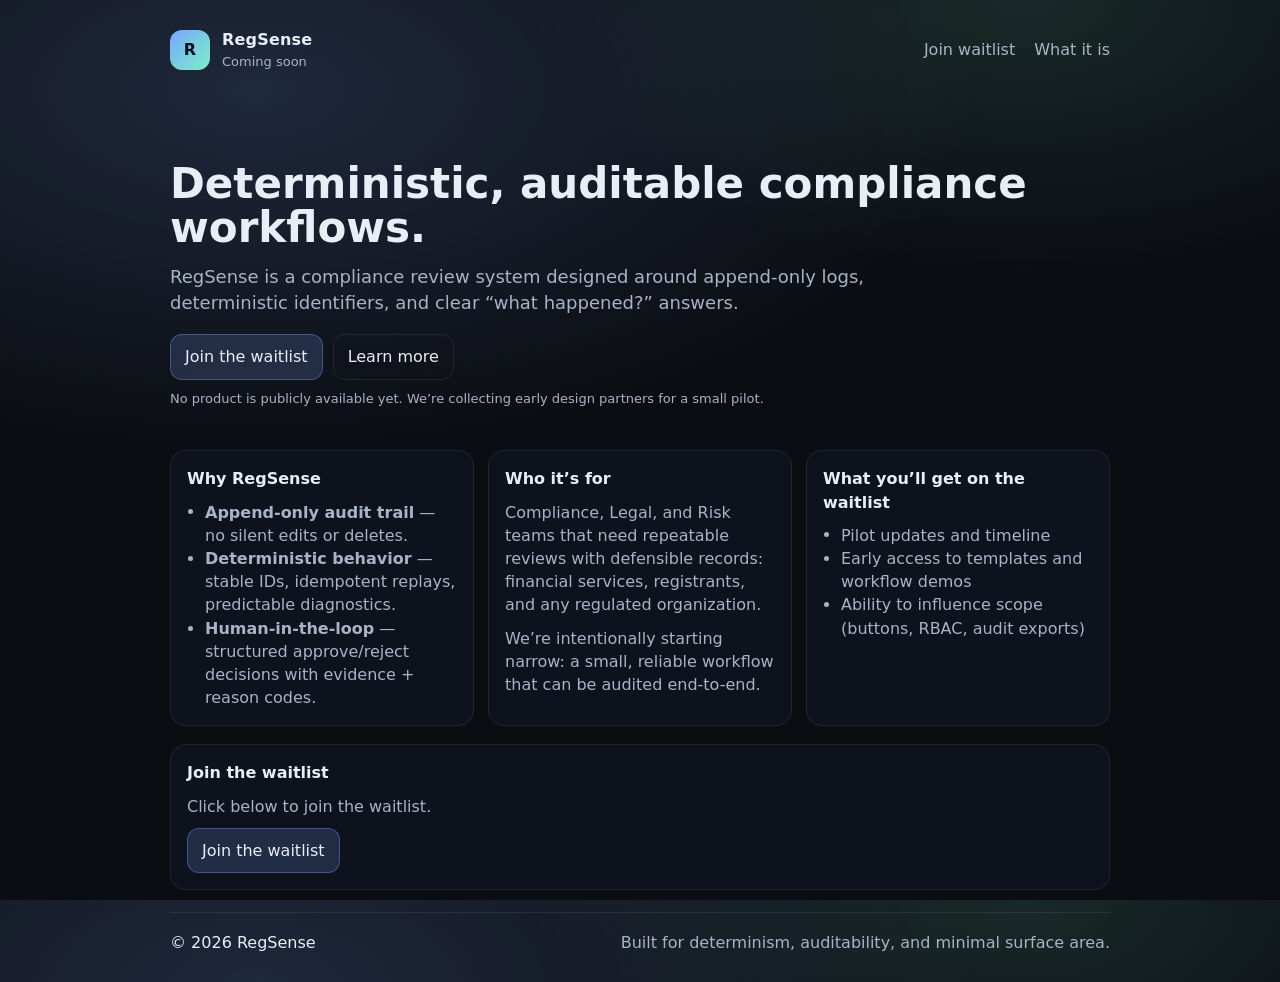
==== index.html @ f09d0ab6 "Add files via upload Add initial landing page" ====
<!doctype html>
<html lang="en">
<head>
  <meta charset="utf-8" />
  <meta name="viewport" content="width=device-width, initial-scale=1" />
  <title>RegSense — Coming Soon</title>
  <meta name="description" content="RegSense is coming soon. Join the waitlist for deterministic, auditable compliance workflows." />
  <link rel="stylesheet" href="styles.css" />
</head>
<body>
  <header class="wrap header">
    <div class="brand">
      <div class="logo" aria-hidden="true">R</div>
      <div>
        <div class="name">RegSense</div>
        <div class="tag">Coming soon</div>
      </div>
    </div>
    <nav class="nav">
      <a href="#waitlist">Join waitlist</a>
      <a href="#about">What it is</a>
    </nav>
  </header>

  <main class="wrap">
    <section class="hero">
      <h1>Deterministic, auditable compliance workflows.</h1>
      <p class="sub">
        RegSense is a compliance review system designed around append-only logs, deterministic identifiers,
        and clear “what happened?” answers.
      </p>

      <div class="cta">
        <a class="btn primary" id="waitlist" href="https://docs.google.com/forms/d/e/1FAIpQLSe22UlWRCknp6ycCyxMubylqg3zphyots8WXBrdAojGvgn7bA/viewform?usp=header" target="_blank" rel="noreferrer">Join the waitlist</a>
        <a class="btn ghost" href="#about">Learn more</a>
      </div>

      <div class="note">
        No product is publicly available yet. We’re collecting early design partners for a small pilot.
      </div>
    </section>

    <section id="about" class="grid">
      <div class="card">
        <h2>Why RegSense</h2>
        <ul>
          <li><strong>Append-only audit trail</strong> — no silent edits or deletes.</li>
          <li><strong>Deterministic behavior</strong> — stable IDs, idempotent replays, predictable diagnostics.</li>
          <li><strong>Human-in-the-loop</strong> — structured approve/reject decisions with evidence + reason codes.</li>
        </ul>
      </div>

      <div class="card">
        <h2>Who it’s for</h2>
        <p>
          Compliance, Legal, and Risk teams that need repeatable reviews with defensible records:
          financial services, registrants, and any regulated organization.
        </p>
        <p class="muted">
          We’re intentionally starting narrow: a small, reliable workflow that can be audited end-to-end.
        </p>
      </div>

      <div class="card">
        <h2>What you’ll get on the waitlist</h2>
        <ul>
          <li>Pilot updates and timeline</li>
          <li>Early access to templates and workflow demos</li>
          <li>Ability to influence scope (buttons, RBAC, audit exports)</li>
        </ul>
      </div>
    </section>

    <section class="card slim">
      <h2>Join the waitlist</h2>
      <p>
        Click below to join the waitlist.
      </p>
      <p>
        <a class="btn primary" href="https://docs.google.com/forms/d/e/1FAIpQLSe22UlWRCknp6ycCyxMubylqg3zphyots8WXBrdAojGvgn7bA/viewform?usp=header" target="_blank" rel="noreferrer">Join the waitlist</a>
      </p>
    </section>

    <footer class="footer">
      <div>© <span id="y"></span> RegSense</div>
      <div class="muted">Built for determinism, auditability, and minimal surface area.</div>
    </footer>
  </main>

  <script>
    document.getElementById('y').textContent = new Date().getFullYear();
  </script>
</body>
</html>
---- styles.css ----
:root{
  --bg:#0b0d12;
  --panel:#111522;
  --text:#e9edf6;
  --muted:#a9b3c7;
  --border:rgba(255,255,255,.08);
  --accent:#79a6ff;
  --accent2:#7bf0c8;
}
*{box-sizing:border-box}
html,body{height:100%}
body{
  margin:0;
  font:16px/1.45 ui-sans-serif, system-ui, -apple-system, Segoe UI, Roboto, Helvetica, Arial;
  color:var(--text);
  background:radial-gradient(1200px 600px at 20% 10%, rgba(121,166,255,.18), transparent 60%),
             radial-gradient(900px 500px at 80% 0%, rgba(123,240,200,.12), transparent 55%),
             var(--bg);
}
.wrap{max-width:980px;margin:0 auto;padding:28px 20px}
.header{display:flex;align-items:center;justify-content:space-between;gap:20px}
.brand{display:flex;align-items:center;gap:12px}
.logo{
  width:40px;height:40px;border-radius:12px;
  display:grid;place-items:center;
  background:linear-gradient(135deg, var(--accent), var(--accent2));
  color:#08101a;font-weight:800;
}
.name{font-weight:800;letter-spacing:.2px}
.tag{color:var(--muted);font-size:13px;margin-top:2px}
.nav a{color:var(--muted);text-decoration:none;margin-left:14px}
.nav a:hover{color:var(--text)}
.hero{padding:34px 0 24px}
.hero h1{font-size:42px;line-height:1.05;margin:0 0 14px}
.sub{max-width:720px;color:var(--muted);font-size:18px;margin:0 0 18px}
.cta{display:flex;flex-wrap:wrap;gap:10px;align-items:center;margin:14px 0 10px}
.btn{
  display:inline-block;
  padding:10px 14px;
  border-radius:12px;
  border:1px solid var(--border);
  text-decoration:none;
  color:var(--text);
}
.btn.primary{background:rgba(121,166,255,.18);border-color:rgba(121,166,255,.35)}
.btn.primary:hover{background:rgba(121,166,255,.26)}
.btn.ghost{background:transparent}
.note{color:var(--muted);font-size:13px}
.grid{display:grid;gap:14px;grid-template-columns:repeat(3, minmax(0,1fr));margin:18px 0}
.card{
  background:rgba(17,21,34,.75);
  border:1px solid var(--border);
  border-radius:16px;
  padding:16px;
  backdrop-filter: blur(8px);
}
.card h2{font-size:16px;margin:0 0 10px}
.card ul{margin:0;padding-left:18px;color:var(--muted)}
.card p{margin:0 0 10px;color:var(--muted)}
.card p:last-child{margin-bottom:0}
.muted{color:var(--muted)}
.slim{margin-top:10px}
.footer{display:flex;justify-content:space-between;gap:12px;align-items:flex-end;margin-top:22px;padding-top:18px;border-top:1px solid var(--border)}
code{background:rgba(255,255,255,.06);padding:2px 6px;border-radius:8px}
@media (max-width:900px){
  .grid{grid-template-columns:1fr}
  .hero h1{font-size:34px}
}
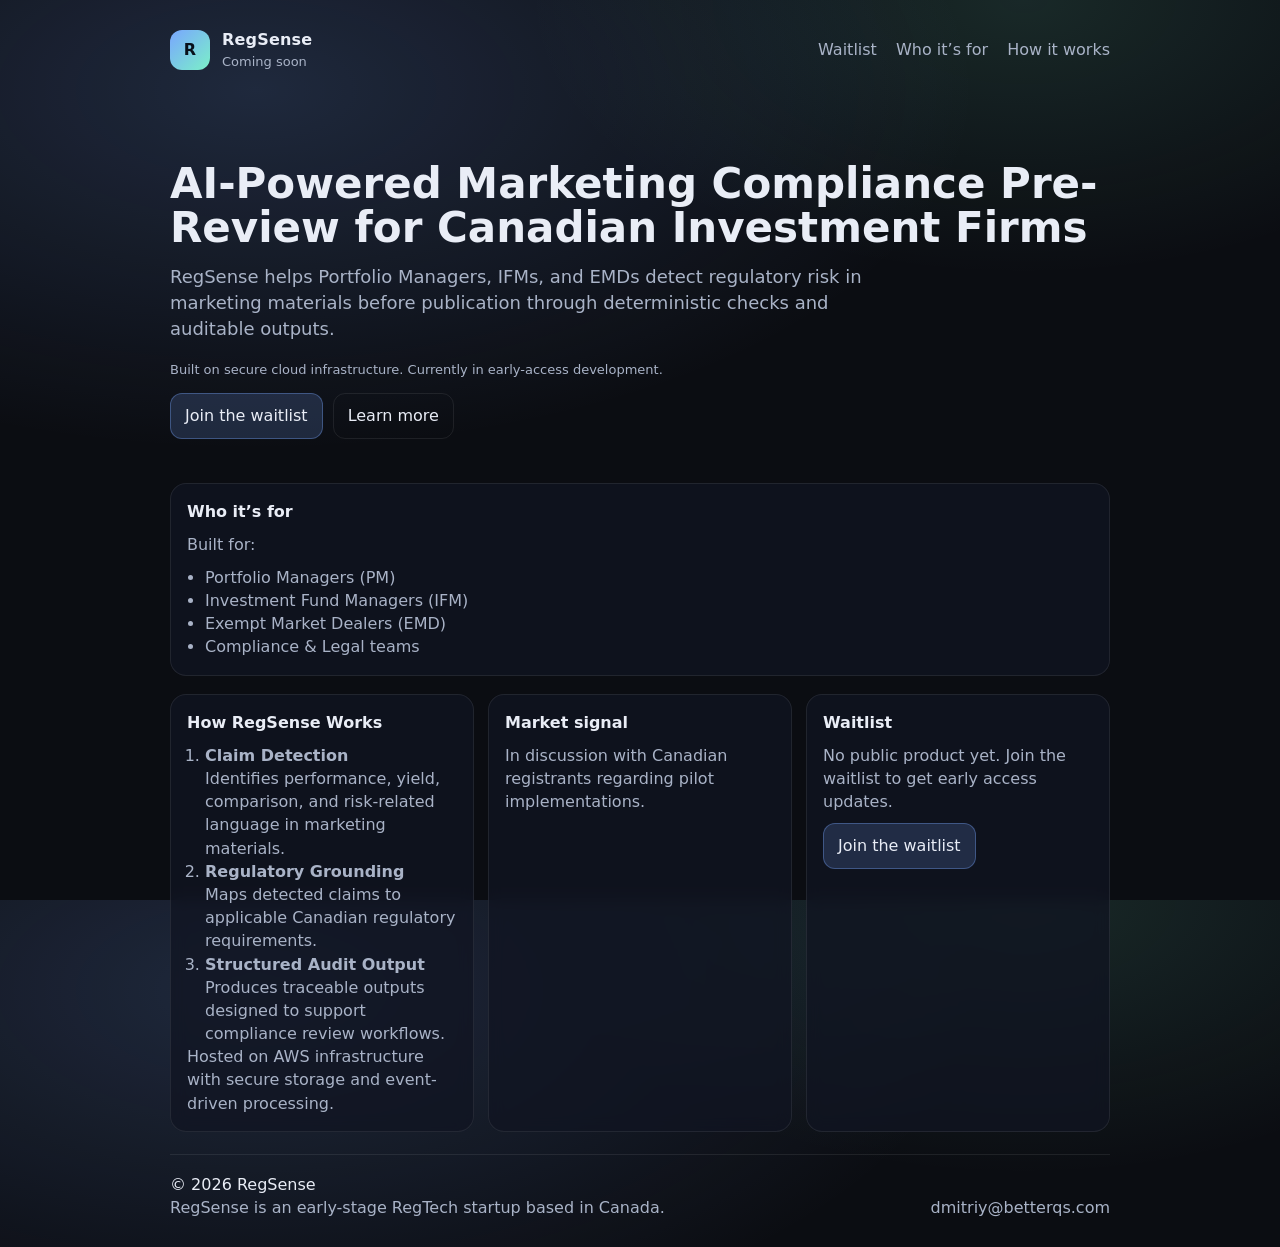
==== commit ecaf6211: "Add files via upload" ====
--- a/index.html
+++ b/index.html
@@ -3,8 +3,8 @@
 <head>
   <meta charset="utf-8" />
   <meta name="viewport" content="width=device-width, initial-scale=1" />
-  <title>RegSense — Coming Soon</title>
-  <meta name="description" content="RegSense is coming soon. Join the waitlist for deterministic, auditable compliance workflows." />
+  <title>RegSense — Marketing Compliance Pre-Review (Coming Soon)</title>
+  <meta name="description" content="AI-powered marketing compliance pre-review for Canadian investment firms. Deterministic checks, regulatory grounding, and auditable outputs. Coming soon—join the waitlist." />
   <link rel="stylesheet" href="styles.css" />
 </head>
 <body>
@@ -17,73 +17,72 @@
       </div>
     </div>
     <nav class="nav">
-      <a href="#waitlist">Join waitlist</a>
-      <a href="#about">What it is</a>
+      <a href="#waitlist">Waitlist</a>
+      <a href="#who">Who it’s for</a>
+      <a href="#how">How it works</a>
     </nav>
   </header>
 
   <main class="wrap">
     <section class="hero">
-      <h1>Deterministic, auditable compliance workflows.</h1>
+      <h1>AI-Powered Marketing Compliance Pre-Review for Canadian Investment Firms</h1>
       <p class="sub">
-        RegSense is a compliance review system designed around append-only logs, deterministic identifiers,
-        and clear “what happened?” answers.
+        RegSense helps Portfolio Managers, IFMs, and EMDs detect regulatory risk in marketing materials before
+        publication through deterministic checks and auditable outputs.
       </p>
+
+      <div class="note">
+        Built on secure cloud infrastructure. Currently in early-access development.
+      </div>
 
       <div class="cta">
         <a class="btn primary" id="waitlist" href="https://docs.google.com/forms/d/e/1FAIpQLSe22UlWRCknp6ycCyxMubylqg3zphyots8WXBrdAojGvgn7bA/viewform?usp=header" target="_blank" rel="noreferrer">Join the waitlist</a>
-        <a class="btn ghost" href="#about">Learn more</a>
-      </div>
-
-      <div class="note">
-        No product is publicly available yet. We’re collecting early design partners for a small pilot.
+        <a class="btn ghost" href="#how">Learn more</a>
       </div>
     </section>
 
-    <section id="about" class="grid">
+    <section id="who" class="card slim">
+      <h2>Who it’s for</h2>
+      <p class="muted">Built for:</p>
+      <ul>
+        <li>Portfolio Managers (PM)</li>
+        <li>Investment Fund Managers (IFM)</li>
+        <li>Exempt Market Dealers (EMD)</li>
+        <li>Compliance &amp; Legal teams</li>
+      </ul>
+    </section>
+
+    <section id="how" class="grid">
       <div class="card">
-        <h2>Why RegSense</h2>
-        <ul>
-          <li><strong>Append-only audit trail</strong> — no silent edits or deletes.</li>
-          <li><strong>Deterministic behavior</strong> — stable IDs, idempotent replays, predictable diagnostics.</li>
-          <li><strong>Human-in-the-loop</strong> — structured approve/reject decisions with evidence + reason codes.</li>
-        </ul>
+        <h2>How RegSense Works</h2>
+        <ol class="muted">
+          <li><strong>Claim Detection</strong><br />Identifies performance, yield, comparison, and risk-related language in marketing materials.</li>
+          <li><strong>Regulatory Grounding</strong><br />Maps detected claims to applicable Canadian regulatory requirements.</li>
+          <li><strong>Structured Audit Output</strong><br />Produces traceable outputs designed to support compliance review workflows.</li>
+        </ol>
+        <p class="muted">Hosted on AWS infrastructure with secure storage and event-driven processing.</p>
       </div>
 
       <div class="card">
-        <h2>Who it’s for</h2>
-        <p>
-          Compliance, Legal, and Risk teams that need repeatable reviews with defensible records:
-          financial services, registrants, and any regulated organization.
-        </p>
-        <p class="muted">
-          We’re intentionally starting narrow: a small, reliable workflow that can be audited end-to-end.
-        </p>
+        <h2>Market signal</h2>
+        <p class="muted">In discussion with Canadian registrants regarding pilot implementations.</p>
       </div>
 
       <div class="card">
-        <h2>What you’ll get on the waitlist</h2>
-        <ul>
-          <li>Pilot updates and timeline</li>
-          <li>Early access to templates and workflow demos</li>
-          <li>Ability to influence scope (buttons, RBAC, audit exports)</li>
-        </ul>
+        <h2>Waitlist</h2>
+        <p class="muted">No public product yet. Join the waitlist to get early access updates.</p>
+        <p>
+          <a class="btn primary" href="https://docs.google.com/forms/d/e/1FAIpQLSe22UlWRCknp6ycCyxMubylqg3zphyots8WXBrdAojGvgn7bA/viewform?usp=header" target="_blank" rel="noreferrer">Join the waitlist</a>
+        </p>
       </div>
     </section>
 
-    <section class="card slim">
-      <h2>Join the waitlist</h2>
-      <p>
-        Click below to join the waitlist.
-      </p>
-      <p>
-        <a class="btn primary" href="https://docs.google.com/forms/d/e/1FAIpQLSe22UlWRCknp6ycCyxMubylqg3zphyots8WXBrdAojGvgn7bA/viewform?usp=header" target="_blank" rel="noreferrer">Join the waitlist</a>
-      </p>
-    </section>
-
     <footer class="footer">
-      <div>© <span id="y"></span> RegSense</div>
-      <div class="muted">Built for determinism, auditability, and minimal surface area.</div>
+      <div>
+        <div>© <span id="y"></span> RegSense</div>
+        <div class="muted">RegSense is an early-stage RegTech startup based in Canada.</div>
+      </div>
+      <div class="muted">dmitriy@betterqs.com</div>
     </footer>
   </main>
 
--- a/styles.css
+++ b/styles.css
@@ -56,6 +56,7 @@
 }
 .card h2{font-size:16px;margin:0 0 10px}
 .card ul{margin:0;padding-left:18px;color:var(--muted)}
+.card ol{margin:0;padding-left:18px;color:var(--muted)}
 .card p{margin:0 0 10px;color:var(--muted)}
 .card p:last-child{margin-bottom:0}
 .muted{color:var(--muted)}
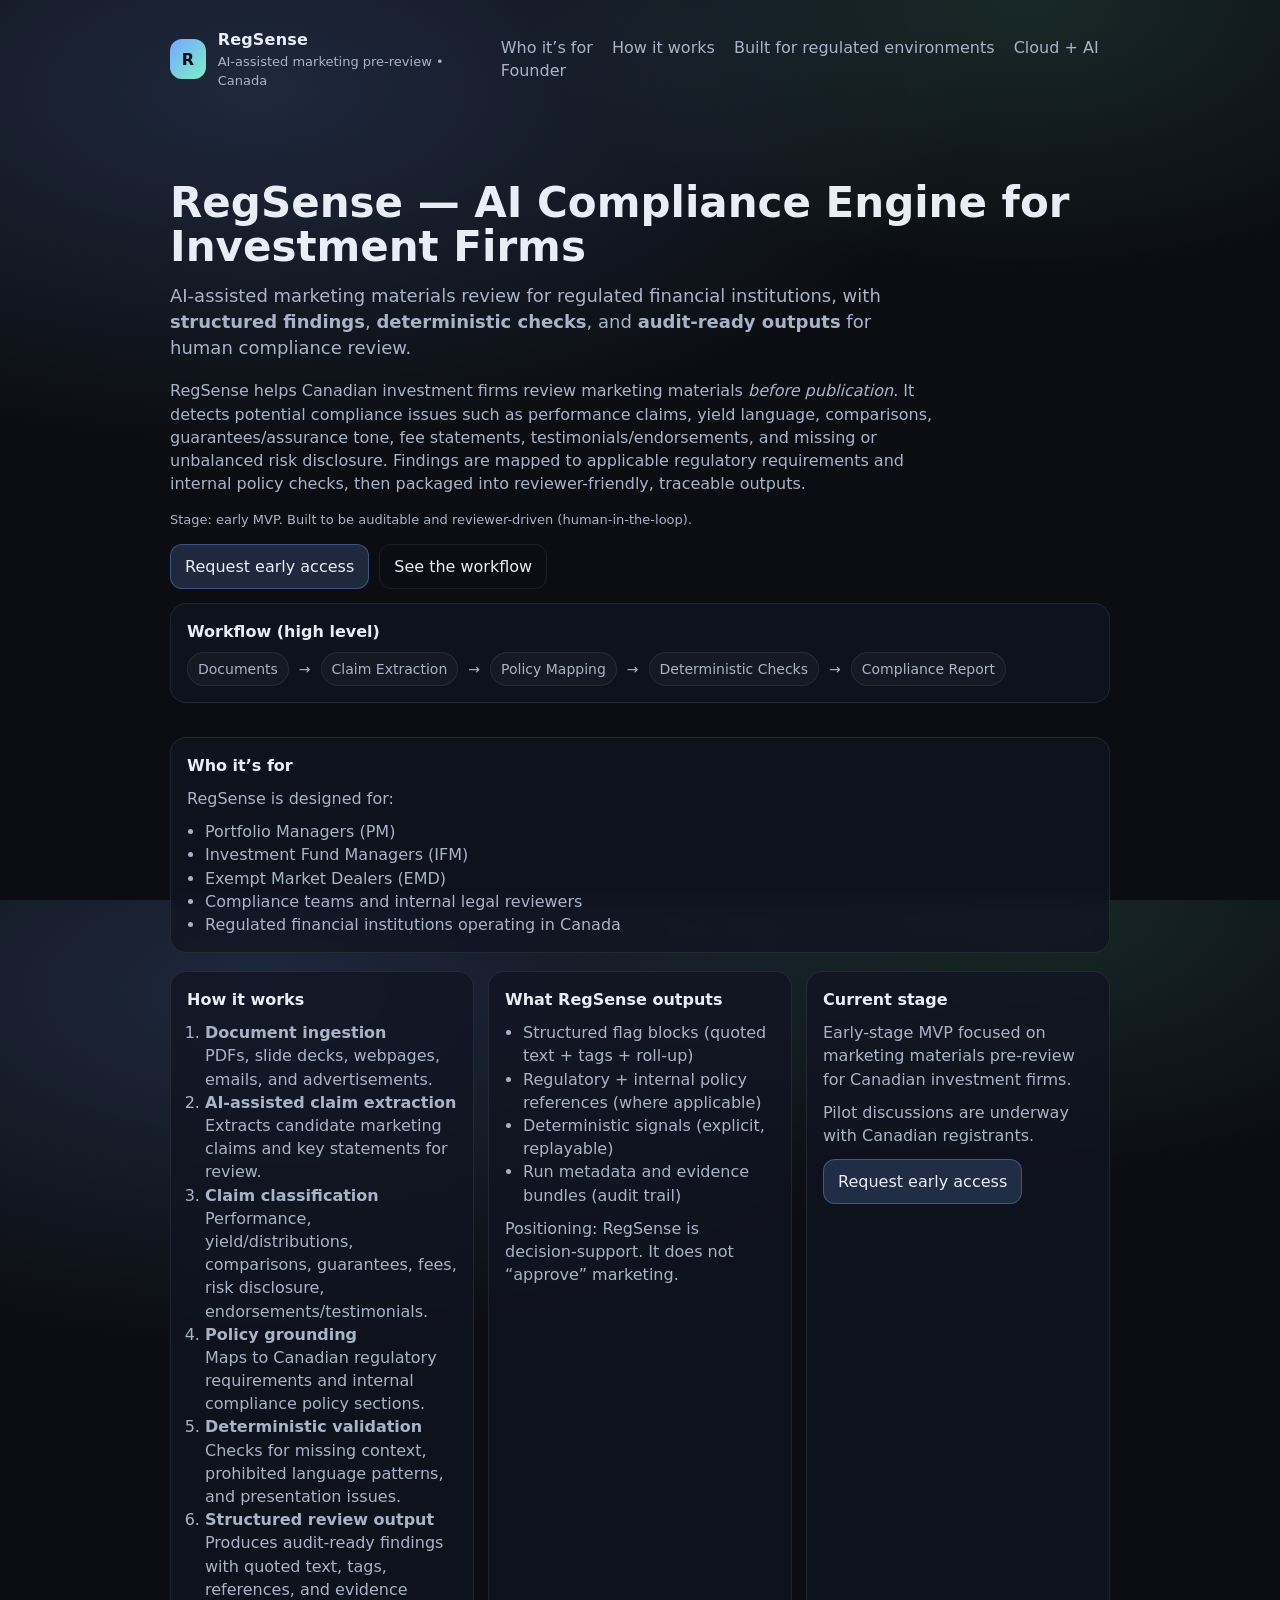
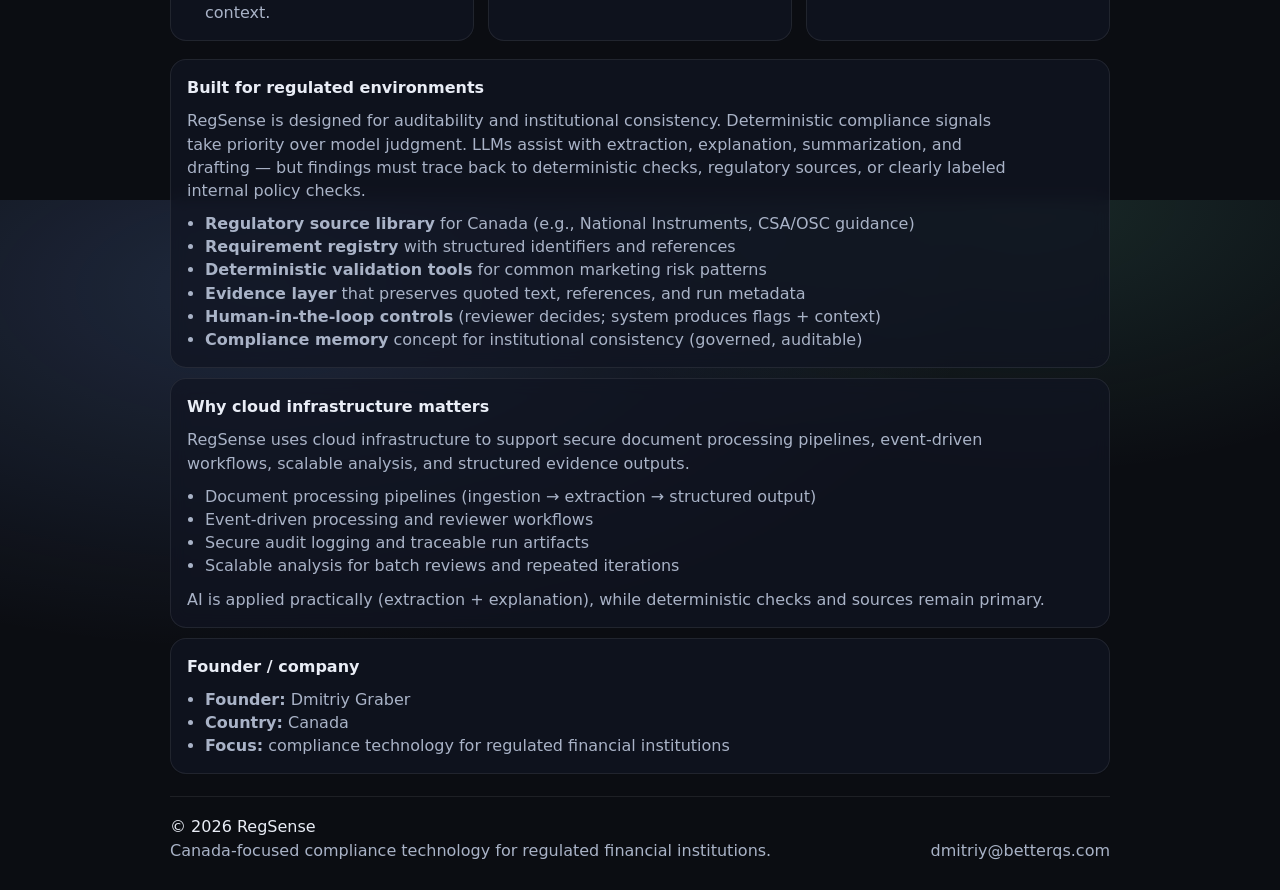
==== commit 7e27d455: "Update homepage for Google for Startups verification (clear product + architecture)" ====
--- a/index.html
+++ b/index.html
@@ -3,8 +3,10 @@
 <head>
   <meta charset="utf-8" />
   <meta name="viewport" content="width=device-width, initial-scale=1" />
-  <title>RegSense — Marketing Compliance Pre-Review (Coming Soon)</title>
-  <meta name="description" content="AI-powered marketing compliance pre-review for Canadian investment firms. Deterministic checks, regulatory grounding, and auditable outputs. Coming soon—join the waitlist." />
+  <title>RegSense — AI Compliance Engine for Investment Firms</title>
+  <meta name="description" content="RegSense is an AI-powered compliance engine for Canadian investment firms. It reviews marketing materials using deterministic checks, regulatory grounding, internal policy mapping, and audit-ready outputs for human compliance review." />
+  <meta property="og:title" content="RegSense — AI Compliance Engine for Investment Firms" />
+  <meta property="og:description" content="AI-assisted marketing materials review for regulated financial institutions, with structured findings, deterministic checks, and audit-ready outputs." />
   <link rel="stylesheet" href="styles.css" />
 </head>
 <body>
@@ -13,74 +15,153 @@
       <div class="logo" aria-hidden="true">R</div>
       <div>
         <div class="name">RegSense</div>
-        <div class="tag">Coming soon</div>
+        <div class="tag">AI-assisted marketing pre-review • Canada</div>
       </div>
     </div>
     <nav class="nav">
-      <a href="#waitlist">Waitlist</a>
       <a href="#who">Who it’s for</a>
       <a href="#how">How it works</a>
+      <a href="#architecture">Built for regulated environments</a>
+      <a href="#cloud">Cloud + AI</a>
+      <a href="#founder">Founder</a>
     </nav>
   </header>
 
   <main class="wrap">
-    <section class="hero">
-      <h1>AI-Powered Marketing Compliance Pre-Review for Canadian Investment Firms</h1>
+    <section class="hero" id="overview">
+      <h1>RegSense — AI Compliance Engine for Investment Firms</h1>
       <p class="sub">
-        RegSense helps Portfolio Managers, IFMs, and EMDs detect regulatory risk in marketing materials before
-        publication through deterministic checks and auditable outputs.
+        AI-assisted marketing materials review for regulated financial institutions, with <strong>structured findings</strong>,
+        <strong>deterministic checks</strong>, and <strong>audit-ready outputs</strong> for human compliance review.
+      </p>
+
+      <p class="muted" style="max-width: 780px;">
+        RegSense helps Canadian investment firms review marketing materials <em>before publication</em>. It detects potential
+        compliance issues such as performance claims, yield language, comparisons, guarantees/assurance tone, fee statements,
+        testimonials/endorsements, and missing or unbalanced risk disclosure. Findings are mapped to applicable regulatory
+        requirements and internal policy checks, then packaged into reviewer-friendly, traceable outputs.
       </p>
 
       <div class="note">
-        Built on secure cloud infrastructure. Currently in early-access development.
+        Stage: early MVP. Built to be auditable and reviewer-driven (human-in-the-loop).
       </div>
 
       <div class="cta">
-        <a class="btn primary" id="waitlist" href="https://docs.google.com/forms/d/e/1FAIpQLSe22UlWRCknp6ycCyxMubylqg3zphyots8WXBrdAojGvgn7bA/viewform?usp=header" target="_blank" rel="noreferrer">Join the waitlist</a>
-        <a class="btn ghost" href="#how">Learn more</a>
+        <a class="btn primary" id="waitlist" href="https://docs.google.com/forms/d/e/1FAIpQLSe22UlWRCknp6ycCyxMubylqg3zphyots8WXBrdAojGvgn7bA/viewform?usp=header" target="_blank" rel="noreferrer">Request early access</a>
+        <a class="btn ghost" href="#how">See the workflow</a>
+      </div>
+
+      <div class="card slim" style="margin-top:14px;">
+        <h2 style="margin-bottom:8px;">Workflow (high level)</h2>
+        <div class="diagram" role="img" aria-label="Documents → Claim Extraction → Policy Mapping → Deterministic Checks → Compliance Report">
+          <span>Documents</span>
+          <span class="arrow">→</span>
+          <span>Claim Extraction</span>
+          <span class="arrow">→</span>
+          <span>Policy Mapping</span>
+          <span class="arrow">→</span>
+          <span>Deterministic Checks</span>
+          <span class="arrow">→</span>
+          <span>Compliance Report</span>
+        </div>
       </div>
     </section>
 
     <section id="who" class="card slim">
       <h2>Who it’s for</h2>
-      <p class="muted">Built for:</p>
+      <p class="muted">RegSense is designed for:</p>
       <ul>
         <li>Portfolio Managers (PM)</li>
         <li>Investment Fund Managers (IFM)</li>
         <li>Exempt Market Dealers (EMD)</li>
-        <li>Compliance &amp; Legal teams</li>
+        <li>Compliance teams and internal legal reviewers</li>
+        <li>Regulated financial institutions operating in Canada</li>
       </ul>
     </section>
 
     <section id="how" class="grid">
       <div class="card">
-        <h2>How RegSense Works</h2>
+        <h2>How it works</h2>
         <ol class="muted">
-          <li><strong>Claim Detection</strong><br />Identifies performance, yield, comparison, and risk-related language in marketing materials.</li>
-          <li><strong>Regulatory Grounding</strong><br />Maps detected claims to applicable Canadian regulatory requirements.</li>
-          <li><strong>Structured Audit Output</strong><br />Produces traceable outputs designed to support compliance review workflows.</li>
+          <li><strong>Document ingestion</strong><br />PDFs, slide decks, webpages, emails, and advertisements.</li>
+          <li><strong>AI-assisted claim extraction</strong><br />Extracts candidate marketing claims and key statements for review.</li>
+          <li><strong>Claim classification</strong><br />Performance, yield/distributions, comparisons, guarantees, fees, risk disclosure, endorsements/testimonials.</li>
+          <li><strong>Policy grounding</strong><br />Maps to Canadian regulatory requirements and internal compliance policy sections.</li>
+          <li><strong>Deterministic validation</strong><br />Checks for missing context, prohibited language patterns, and presentation issues.</li>
+          <li><strong>Structured review output</strong><br />Produces audit-ready findings with quoted text, tags, references, and evidence context.</li>
         </ol>
-        <p class="muted">Hosted on AWS infrastructure with secure storage and event-driven processing.</p>
       </div>
 
       <div class="card">
-        <h2>Market signal</h2>
-        <p class="muted">In discussion with Canadian registrants regarding pilot implementations.</p>
+        <h2>What RegSense outputs</h2>
+        <ul>
+          <li>Structured flag blocks (quoted text + tags + roll-up)</li>
+          <li>Regulatory + internal policy references (where applicable)</li>
+          <li>Deterministic signals (explicit, replayable)</li>
+          <li>Run metadata and evidence bundles (audit trail)</li>
+        </ul>
+        <p class="muted" style="margin-top:10px;">
+          Positioning: RegSense is decision-support. It does not “approve” marketing.
+        </p>
       </div>
 
       <div class="card">
-        <h2>Waitlist</h2>
-        <p class="muted">No public product yet. Join the waitlist to get early access updates.</p>
-        <p>
-          <a class="btn primary" href="https://docs.google.com/forms/d/e/1FAIpQLSe22UlWRCknp6ycCyxMubylqg3zphyots8WXBrdAojGvgn7bA/viewform?usp=header" target="_blank" rel="noreferrer">Join the waitlist</a>
+        <h2>Current stage</h2>
+        <p class="muted">Early-stage MVP focused on marketing materials pre-review for Canadian investment firms.</p>
+        <p class="muted">Pilot discussions are underway with Canadian registrants.</p>
+        <p style="margin-top:12px;">
+          <a class="btn primary" href="https://docs.google.com/forms/d/e/1FAIpQLSe22UlWRCknp6ycCyxMubylqg3zphyots8WXBrdAojGvgn7bA/viewform?usp=header" target="_blank" rel="noreferrer">Request early access</a>
         </p>
       </div>
+    </section>
+
+    <section id="architecture" class="card slim">
+      <h2>Built for regulated environments</h2>
+      <p class="muted" style="max-width: 820px;">
+        RegSense is designed for auditability and institutional consistency. Deterministic compliance signals take priority
+        over model judgment. LLMs assist with extraction, explanation, summarization, and drafting — but findings must trace
+        back to deterministic checks, regulatory sources, or clearly labeled internal policy checks.
+      </p>
+      <ul>
+        <li><strong>Regulatory source library</strong> for Canada (e.g., National Instruments, CSA/OSC guidance)</li>
+        <li><strong>Requirement registry</strong> with structured identifiers and references</li>
+        <li><strong>Deterministic validation tools</strong> for common marketing risk patterns</li>
+        <li><strong>Evidence layer</strong> that preserves quoted text, references, and run metadata</li>
+        <li><strong>Human-in-the-loop controls</strong> (reviewer decides; system produces flags + context)</li>
+        <li><strong>Compliance memory</strong> concept for institutional consistency (governed, auditable)</li>
+      </ul>
+    </section>
+
+    <section id="cloud" class="card slim">
+      <h2>Why cloud infrastructure matters</h2>
+      <p class="muted" style="max-width: 820px;">
+        RegSense uses cloud infrastructure to support secure document processing pipelines, event-driven workflows,
+        scalable analysis, and structured evidence outputs.
+      </p>
+      <ul>
+        <li>Document processing pipelines (ingestion → extraction → structured output)</li>
+        <li>Event-driven processing and reviewer workflows</li>
+        <li>Secure audit logging and traceable run artifacts</li>
+        <li>Scalable analysis for batch reviews and repeated iterations</li>
+      </ul>
+      <p class="muted" style="margin-top:10px;">
+        AI is applied practically (extraction + explanation), while deterministic checks and sources remain primary.
+      </p>
+    </section>
+
+    <section id="founder" class="card slim">
+      <h2>Founder / company</h2>
+      <ul>
+        <li><strong>Founder:</strong> Dmitriy Graber</li>
+        <li><strong>Country:</strong> Canada</li>
+        <li><strong>Focus:</strong> compliance technology for regulated financial institutions</li>
+      </ul>
     </section>
 
     <footer class="footer">
       <div>
         <div>© <span id="y"></span> RegSense</div>
-        <div class="muted">RegSense is an early-stage RegTech startup based in Canada.</div>
+        <div class="muted">Canada-focused compliance technology for regulated financial institutions.</div>
       </div>
       <div class="muted">dmitriy@betterqs.com</div>
     </footer>
--- a/styles.css
+++ b/styles.css
@@ -54,6 +54,26 @@
   padding:16px;
   backdrop-filter: blur(8px);
 }
+
+.diagram{
+  display:flex;
+  flex-wrap:wrap;
+  gap:8px;
+  align-items:center;
+  color:var(--muted);
+  font-size:14px;
+}
+.diagram span{
+  padding:6px 10px;
+  border:1px solid var(--border);
+  border-radius:999px;
+  background:rgba(255,255,255,.03);
+}
+.diagram .arrow{
+  border:none;
+  background:transparent;
+  padding:0 2px;
+}
 .card h2{font-size:16px;margin:0 0 10px}
 .card ul{margin:0;padding-left:18px;color:var(--muted)}
 .card ol{margin:0;padding-left:18px;color:var(--muted)}
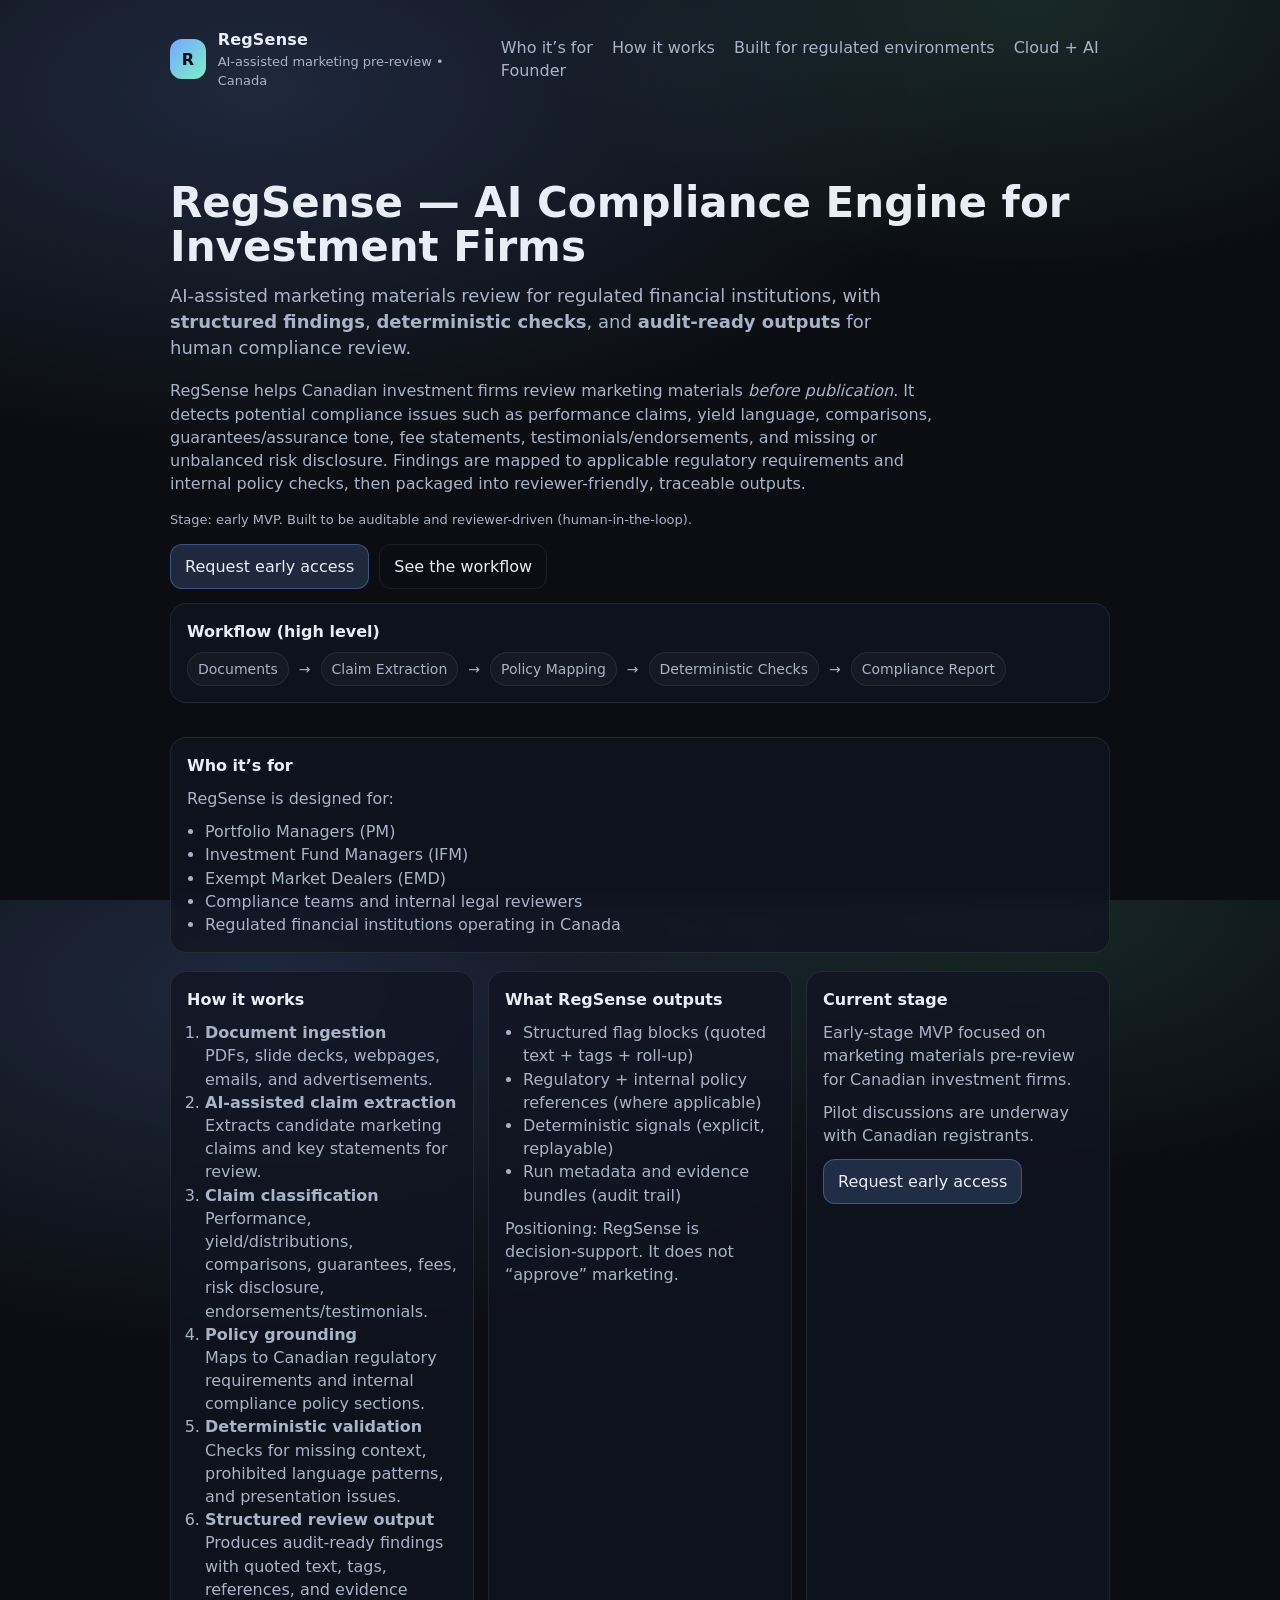
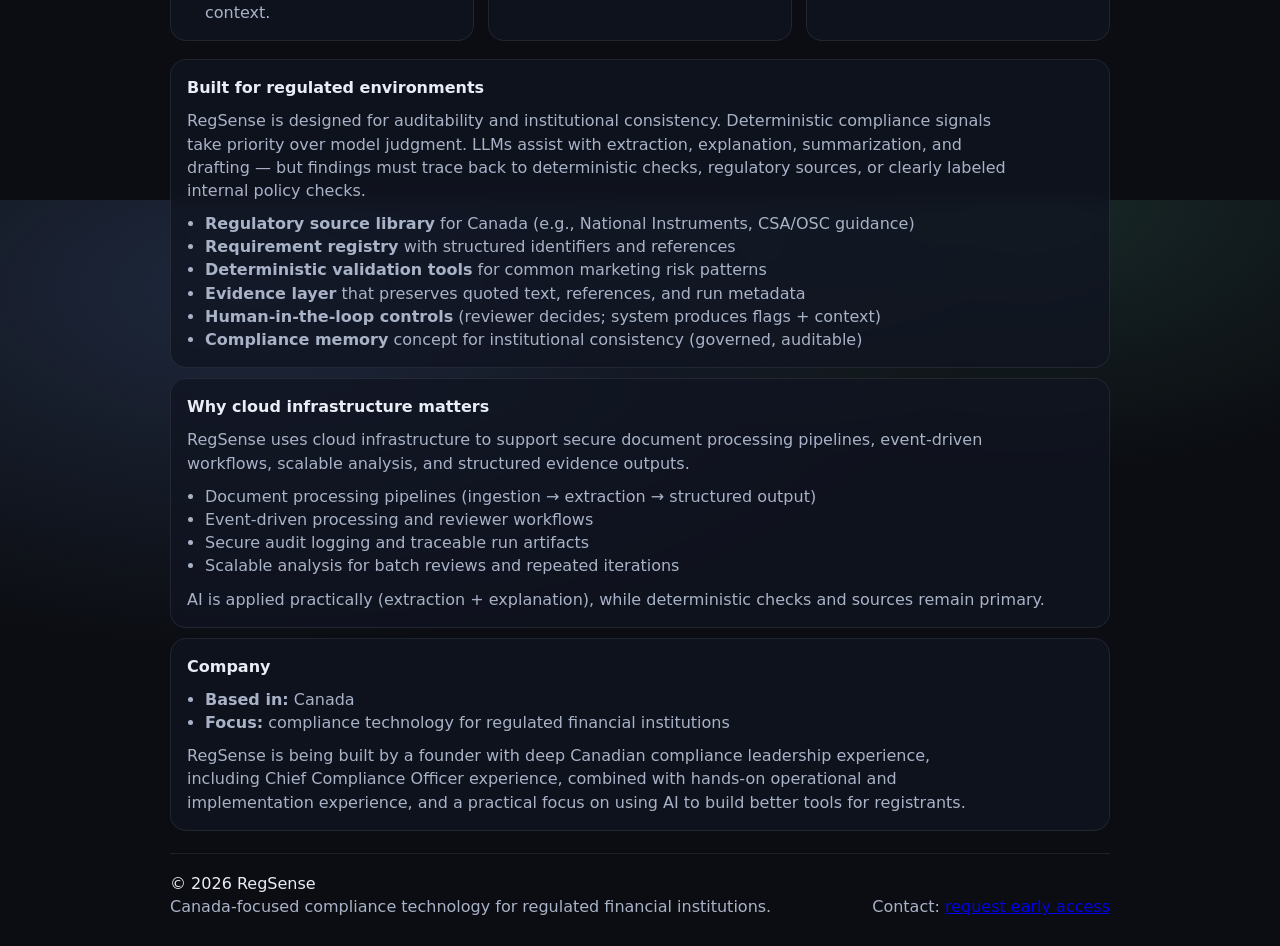
==== commit d3aa5d41: "Remove personal identifiers from public landing page" ====
--- a/index.html
+++ b/index.html
@@ -150,12 +150,16 @@
     </section>
 
     <section id="founder" class="card slim">
-      <h2>Founder / company</h2>
+      <h2>Company</h2>
       <ul>
-        <li><strong>Founder:</strong> Dmitriy Graber</li>
-        <li><strong>Country:</strong> Canada</li>
+        <li><strong>Based in:</strong> Canada</li>
         <li><strong>Focus:</strong> compliance technology for regulated financial institutions</li>
       </ul>
+      <p class="muted" style="max-width: 820px; margin-top: 10px;">
+        RegSense is being built by a founder with deep Canadian compliance leadership experience, including Chief Compliance
+        Officer experience, combined with hands-on operational and implementation experience, and a practical focus on using
+        AI to build better tools for registrants.
+      </p>
     </section>
 
     <footer class="footer">
@@ -163,7 +167,7 @@
         <div>© <span id="y"></span> RegSense</div>
         <div class="muted">Canada-focused compliance technology for regulated financial institutions.</div>
       </div>
-      <div class="muted">dmitriy@betterqs.com</div>
+      <div class="muted">Contact: <a href="#waitlist">request early access</a></div>
     </footer>
   </main>
 
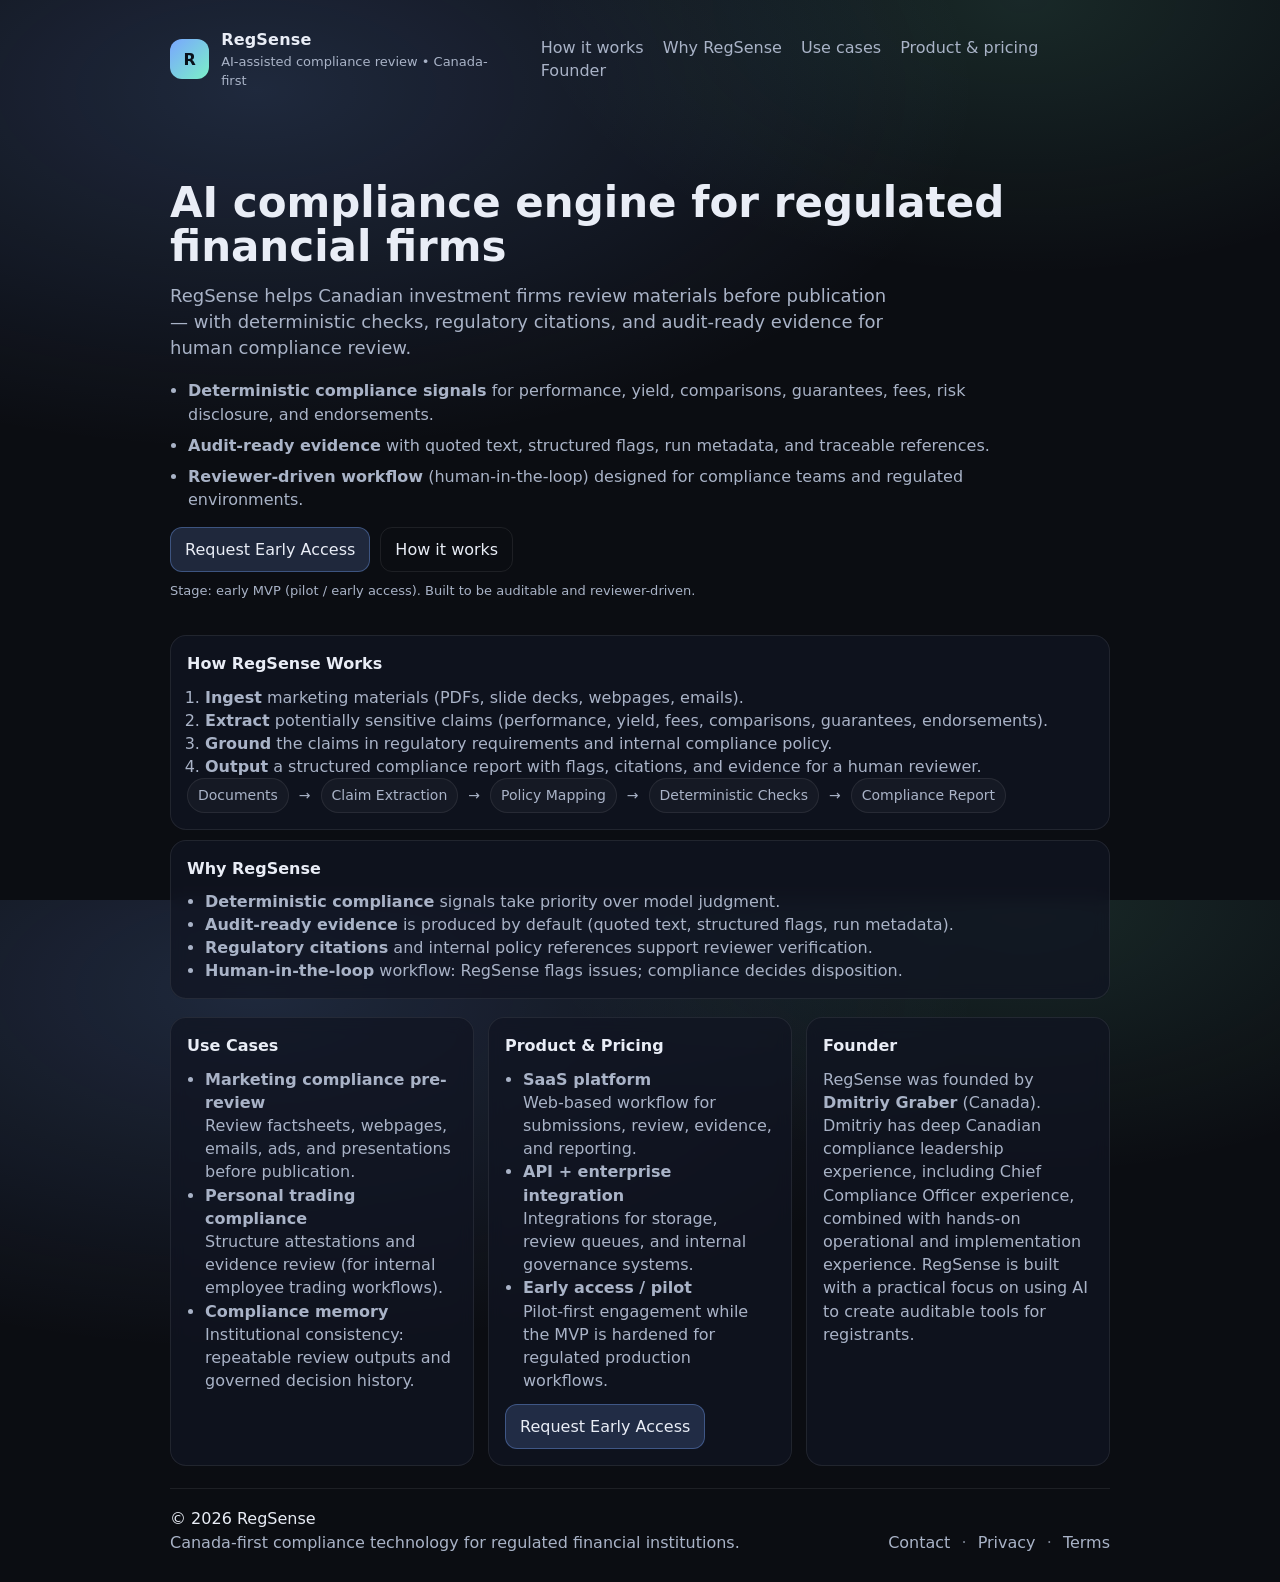
==== commit 3d6f2c5f: "Update homepage for Google Startups verification (clear product, pricing, founder, footer links)" ====
--- a/index.html
+++ b/index.html
@@ -3,10 +3,10 @@
 <head>
   <meta charset="utf-8" />
   <meta name="viewport" content="width=device-width, initial-scale=1" />
-  <title>RegSense — AI Compliance Engine for Investment Firms</title>
-  <meta name="description" content="RegSense is an AI-powered compliance engine for Canadian investment firms. It reviews marketing materials using deterministic checks, regulatory grounding, internal policy mapping, and audit-ready outputs for human compliance review." />
-  <meta property="og:title" content="RegSense — AI Compliance Engine for Investment Firms" />
-  <meta property="og:description" content="AI-assisted marketing materials review for regulated financial institutions, with structured findings, deterministic checks, and audit-ready outputs." />
+  <title>RegSense — AI Compliance Engine for Regulated Firms</title>
+  <meta name="description" content="RegSense is an AI-powered compliance engine for regulated financial institutions. It reviews materials with deterministic checks, regulatory citations, and audit-ready evidence for human compliance review." />
+  <meta property="og:title" content="RegSense — AI Compliance Engine for Regulated Firms" />
+  <meta property="og:description" content="Deterministic compliance signals, audit-ready evidence, regulatory citations, and human-in-the-loop review." />
   <link rel="stylesheet" href="styles.css" />
 </head>
 <body>
@@ -15,159 +15,123 @@
       <div class="logo" aria-hidden="true">R</div>
       <div>
         <div class="name">RegSense</div>
-        <div class="tag">AI-assisted marketing pre-review • Canada</div>
+        <div class="tag">AI-assisted compliance review • Canada-first</div>
       </div>
     </div>
     <nav class="nav">
-      <a href="#who">Who it’s for</a>
       <a href="#how">How it works</a>
-      <a href="#architecture">Built for regulated environments</a>
-      <a href="#cloud">Cloud + AI</a>
+      <a href="#why">Why RegSense</a>
+      <a href="#usecases">Use cases</a>
+      <a href="#pricing">Product &amp; pricing</a>
       <a href="#founder">Founder</a>
     </nav>
   </header>
 
   <main class="wrap">
+    <!-- 1) HERO: clear statement + 3 value props + CTA -->
     <section class="hero" id="overview">
-      <h1>RegSense — AI Compliance Engine for Investment Firms</h1>
+      <h1>AI compliance engine for regulated financial firms</h1>
       <p class="sub">
-        AI-assisted marketing materials review for regulated financial institutions, with <strong>structured findings</strong>,
-        <strong>deterministic checks</strong>, and <strong>audit-ready outputs</strong> for human compliance review.
+        RegSense helps Canadian investment firms review materials before publication — with deterministic checks,
+        regulatory citations, and audit-ready evidence for human compliance review.
       </p>
 
-      <p class="muted" style="max-width: 780px;">
-        RegSense helps Canadian investment firms review marketing materials <em>before publication</em>. It detects potential
-        compliance issues such as performance claims, yield language, comparisons, guarantees/assurance tone, fee statements,
-        testimonials/endorsements, and missing or unbalanced risk disclosure. Findings are mapped to applicable regulatory
-        requirements and internal policy checks, then packaged into reviewer-friendly, traceable outputs.
-      </p>
+      <ul class="bullets">
+        <li><strong>Deterministic compliance signals</strong> for performance, yield, comparisons, guarantees, fees, risk disclosure, and endorsements.</li>
+        <li><strong>Audit-ready evidence</strong> with quoted text, structured flags, run metadata, and traceable references.</li>
+        <li><strong>Reviewer-driven workflow</strong> (human-in-the-loop) designed for compliance teams and regulated environments.</li>
+      </ul>
+
+      <div class="cta">
+        <a class="btn primary" id="waitlist" href="https://docs.google.com/forms/d/e/1FAIpQLSe22UlWRCknp6ycCyxMubylqg3zphyots8WXBrdAojGvgn7bA/viewform?usp=header" target="_blank" rel="noreferrer">Request Early Access</a>
+        <a class="btn ghost" href="#how">How it works</a>
+      </div>
 
       <div class="note">
-        Stage: early MVP. Built to be auditable and reviewer-driven (human-in-the-loop).
-      </div>
-
-      <div class="cta">
-        <a class="btn primary" id="waitlist" href="https://docs.google.com/forms/d/e/1FAIpQLSe22UlWRCknp6ycCyxMubylqg3zphyots8WXBrdAojGvgn7bA/viewform?usp=header" target="_blank" rel="noreferrer">Request early access</a>
-        <a class="btn ghost" href="#how">See the workflow</a>
-      </div>
-
-      <div class="card slim" style="margin-top:14px;">
-        <h2 style="margin-bottom:8px;">Workflow (high level)</h2>
-        <div class="diagram" role="img" aria-label="Documents → Claim Extraction → Policy Mapping → Deterministic Checks → Compliance Report">
-          <span>Documents</span>
-          <span class="arrow">→</span>
-          <span>Claim Extraction</span>
-          <span class="arrow">→</span>
-          <span>Policy Mapping</span>
-          <span class="arrow">→</span>
-          <span>Deterministic Checks</span>
-          <span class="arrow">→</span>
-          <span>Compliance Report</span>
-        </div>
+        Stage: early MVP (pilot / early access). Built to be auditable and reviewer-driven.
       </div>
     </section>
 
-    <section id="who" class="card slim">
-      <h2>Who it’s for</h2>
-      <p class="muted">RegSense is designed for:</p>
+    <!-- 2) How RegSense Works: 4-step pipeline (non-technical) -->
+    <section id="how" class="card slim">
+      <h2>How RegSense Works</h2>
+      <ol class="muted">
+        <li><strong>Ingest</strong> marketing materials (PDFs, slide decks, webpages, emails).</li>
+        <li><strong>Extract</strong> potentially sensitive claims (performance, yield, fees, comparisons, guarantees, endorsements).</li>
+        <li><strong>Ground</strong> the claims in regulatory requirements and internal compliance policy.</li>
+        <li><strong>Output</strong> a structured compliance report with flags, citations, and evidence for a human reviewer.</li>
+      </ol>
+      <div class="diagram" role="img" aria-label="Documents → Claim Extraction → Policy Mapping → Deterministic Checks → Compliance Report">
+        <span>Documents</span>
+        <span class="arrow">→</span>
+        <span>Claim Extraction</span>
+        <span class="arrow">→</span>
+        <span>Policy Mapping</span>
+        <span class="arrow">→</span>
+        <span>Deterministic Checks</span>
+        <span class="arrow">→</span>
+        <span>Compliance Report</span>
+      </div>
+    </section>
+
+    <!-- 3) Why RegSense -->
+    <section id="why" class="card slim">
+      <h2>Why RegSense</h2>
       <ul>
-        <li>Portfolio Managers (PM)</li>
-        <li>Investment Fund Managers (IFM)</li>
-        <li>Exempt Market Dealers (EMD)</li>
-        <li>Compliance teams and internal legal reviewers</li>
-        <li>Regulated financial institutions operating in Canada</li>
+        <li><strong>Deterministic compliance</strong> signals take priority over model judgment.</li>
+        <li><strong>Audit-ready evidence</strong> is produced by default (quoted text, structured flags, run metadata).</li>
+        <li><strong>Regulatory citations</strong> and internal policy references support reviewer verification.</li>
+        <li><strong>Human-in-the-loop</strong> workflow: RegSense flags issues; compliance decides disposition.</li>
       </ul>
     </section>
 
-    <section id="how" class="grid">
+    <!-- 6) Use Cases -->
+    <section id="usecases" class="grid">
       <div class="card">
-        <h2>How it works</h2>
-        <ol class="muted">
-          <li><strong>Document ingestion</strong><br />PDFs, slide decks, webpages, emails, and advertisements.</li>
-          <li><strong>AI-assisted claim extraction</strong><br />Extracts candidate marketing claims and key statements for review.</li>
-          <li><strong>Claim classification</strong><br />Performance, yield/distributions, comparisons, guarantees, fees, risk disclosure, endorsements/testimonials.</li>
-          <li><strong>Policy grounding</strong><br />Maps to Canadian regulatory requirements and internal compliance policy sections.</li>
-          <li><strong>Deterministic validation</strong><br />Checks for missing context, prohibited language patterns, and presentation issues.</li>
-          <li><strong>Structured review output</strong><br />Produces audit-ready findings with quoted text, tags, references, and evidence context.</li>
-        </ol>
+        <h2>Use Cases</h2>
+        <ul>
+          <li><strong>Marketing compliance pre-review</strong><br /><span class="muted">Review factsheets, webpages, emails, ads, and presentations before publication.</span></li>
+          <li><strong>Personal trading compliance</strong><br /><span class="muted">Structure attestations and evidence review (for internal employee trading workflows).</span></li>
+          <li><strong>Compliance memory</strong><br /><span class="muted">Institutional consistency: repeatable review outputs and governed decision history.</span></li>
+        </ul>
       </div>
 
-      <div class="card">
-        <h2>What RegSense outputs</h2>
+      <!-- 4) Product & Pricing -->
+      <div id="pricing" class="card">
+        <h2>Product &amp; Pricing</h2>
         <ul>
-          <li>Structured flag blocks (quoted text + tags + roll-up)</li>
-          <li>Regulatory + internal policy references (where applicable)</li>
-          <li>Deterministic signals (explicit, replayable)</li>
-          <li>Run metadata and evidence bundles (audit trail)</li>
+          <li><strong>SaaS platform</strong><br /><span class="muted">Web-based workflow for submissions, review, evidence, and reporting.</span></li>
+          <li><strong>API + enterprise integration</strong><br /><span class="muted">Integrations for storage, review queues, and internal governance systems.</span></li>
+          <li><strong>Early access / pilot</strong><br /><span class="muted">Pilot-first engagement while the MVP is hardened for regulated production workflows.</span></li>
         </ul>
-        <p class="muted" style="margin-top:10px;">
-          Positioning: RegSense is decision-support. It does not “approve” marketing.
+        <p style="margin-top:12px;">
+          <a class="btn primary" href="#waitlist">Request Early Access</a>
         </p>
       </div>
 
-      <div class="card">
-        <h2>Current stage</h2>
-        <p class="muted">Early-stage MVP focused on marketing materials pre-review for Canadian investment firms.</p>
-        <p class="muted">Pilot discussions are underway with Canadian registrants.</p>
-        <p style="margin-top:12px;">
-          <a class="btn primary" href="https://docs.google.com/forms/d/e/1FAIpQLSe22UlWRCknp6ycCyxMubylqg3zphyots8WXBrdAojGvgn7bA/viewform?usp=header" target="_blank" rel="noreferrer">Request early access</a>
+      <!-- 5) Founder -->
+      <div id="founder" class="card">
+        <h2>Founder</h2>
+        <p class="muted">
+          RegSense was founded by <strong>Dmitriy Graber</strong> (Canada). Dmitriy has deep Canadian compliance leadership experience,
+          including Chief Compliance Officer experience, combined with hands-on operational and implementation experience.
+          RegSense is built with a practical focus on using AI to create auditable tools for registrants.
         </p>
       </div>
-    </section>
-
-    <section id="architecture" class="card slim">
-      <h2>Built for regulated environments</h2>
-      <p class="muted" style="max-width: 820px;">
-        RegSense is designed for auditability and institutional consistency. Deterministic compliance signals take priority
-        over model judgment. LLMs assist with extraction, explanation, summarization, and drafting — but findings must trace
-        back to deterministic checks, regulatory sources, or clearly labeled internal policy checks.
-      </p>
-      <ul>
-        <li><strong>Regulatory source library</strong> for Canada (e.g., National Instruments, CSA/OSC guidance)</li>
-        <li><strong>Requirement registry</strong> with structured identifiers and references</li>
-        <li><strong>Deterministic validation tools</strong> for common marketing risk patterns</li>
-        <li><strong>Evidence layer</strong> that preserves quoted text, references, and run metadata</li>
-        <li><strong>Human-in-the-loop controls</strong> (reviewer decides; system produces flags + context)</li>
-        <li><strong>Compliance memory</strong> concept for institutional consistency (governed, auditable)</li>
-      </ul>
-    </section>
-
-    <section id="cloud" class="card slim">
-      <h2>Why cloud infrastructure matters</h2>
-      <p class="muted" style="max-width: 820px;">
-        RegSense uses cloud infrastructure to support secure document processing pipelines, event-driven workflows,
-        scalable analysis, and structured evidence outputs.
-      </p>
-      <ul>
-        <li>Document processing pipelines (ingestion → extraction → structured output)</li>
-        <li>Event-driven processing and reviewer workflows</li>
-        <li>Secure audit logging and traceable run artifacts</li>
-        <li>Scalable analysis for batch reviews and repeated iterations</li>
-      </ul>
-      <p class="muted" style="margin-top:10px;">
-        AI is applied practically (extraction + explanation), while deterministic checks and sources remain primary.
-      </p>
-    </section>
-
-    <section id="founder" class="card slim">
-      <h2>Company</h2>
-      <ul>
-        <li><strong>Based in:</strong> Canada</li>
-        <li><strong>Focus:</strong> compliance technology for regulated financial institutions</li>
-      </ul>
-      <p class="muted" style="max-width: 820px; margin-top: 10px;">
-        RegSense is being built by a founder with deep Canadian compliance leadership experience, including Chief Compliance
-        Officer experience, combined with hands-on operational and implementation experience, and a practical focus on using
-        AI to build better tools for registrants.
-      </p>
     </section>
 
     <footer class="footer">
       <div>
         <div>© <span id="y"></span> RegSense</div>
-        <div class="muted">Canada-focused compliance technology for regulated financial institutions.</div>
+        <div class="muted">Canada-first compliance technology for regulated financial institutions.</div>
       </div>
-      <div class="muted">Contact: <a href="#waitlist">request early access</a></div>
+      <div class="muted footer-links">
+        <a href="mailto:dmitriy@betterqs.com">Contact</a>
+        <span class="sep">·</span>
+        <a href="/privacy.html">Privacy</a>
+        <span class="sep">·</span>
+        <a href="/terms.html">Terms</a>
+      </div>
     </footer>
   </main>
 
--- a/styles.css
+++ b/styles.css
@@ -33,6 +33,8 @@
 .hero{padding:34px 0 24px}
 .hero h1{font-size:42px;line-height:1.05;margin:0 0 14px}
 .sub{max-width:720px;color:var(--muted);font-size:18px;margin:0 0 18px}
+.bullets{margin:0 0 16px;padding-left:18px;color:var(--muted);max-width:820px}
+.bullets li{margin:8px 0}
 .cta{display:flex;flex-wrap:wrap;gap:10px;align-items:center;margin:14px 0 10px}
 .btn{
   display:inline-block;
@@ -82,6 +84,9 @@
 .muted{color:var(--muted)}
 .slim{margin-top:10px}
 .footer{display:flex;justify-content:space-between;gap:12px;align-items:flex-end;margin-top:22px;padding-top:18px;border-top:1px solid var(--border)}
+.footer-links a{color:var(--muted);text-decoration:none}
+.footer-links a:hover{color:var(--text)}
+.footer-links .sep{opacity:.7;margin:0 6px}
 code{background:rgba(255,255,255,.06);padding:2px 6px;border-radius:8px}
 @media (max-width:900px){
   .grid{grid-template-columns:1fr}
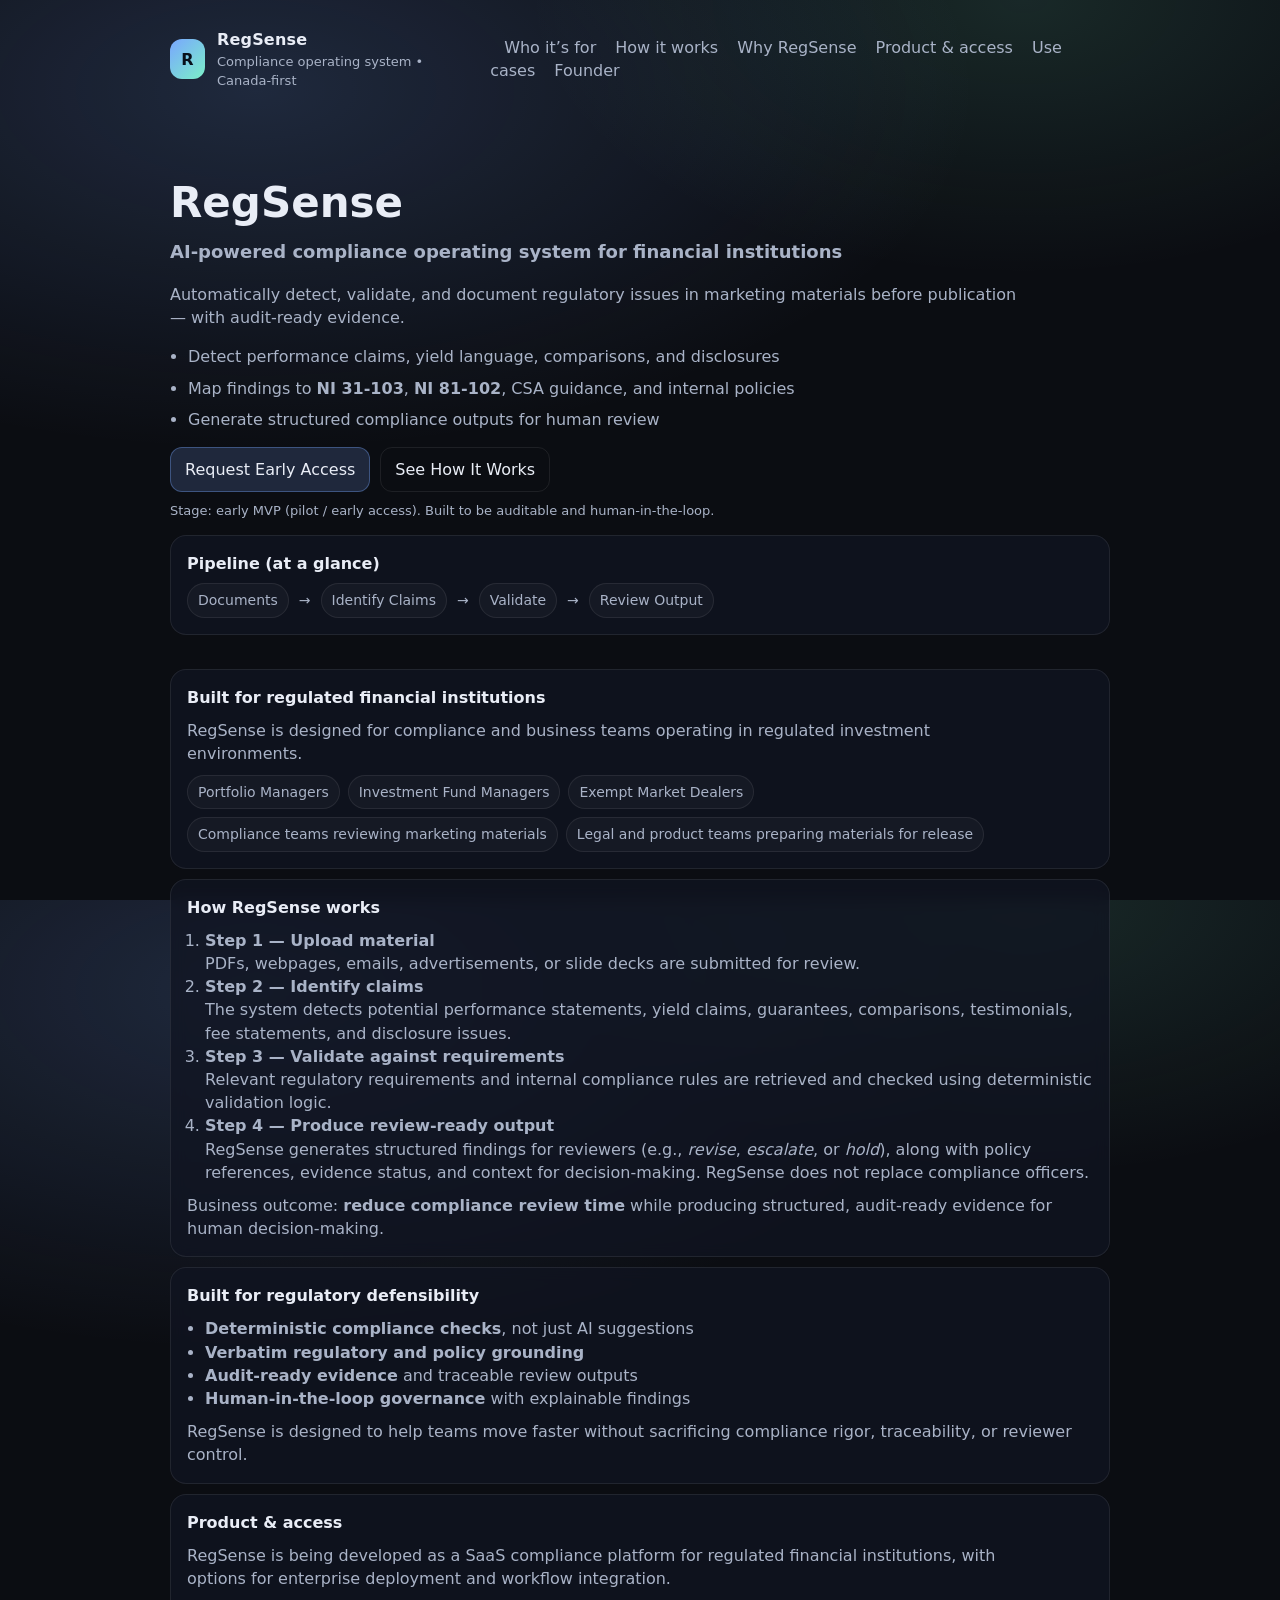
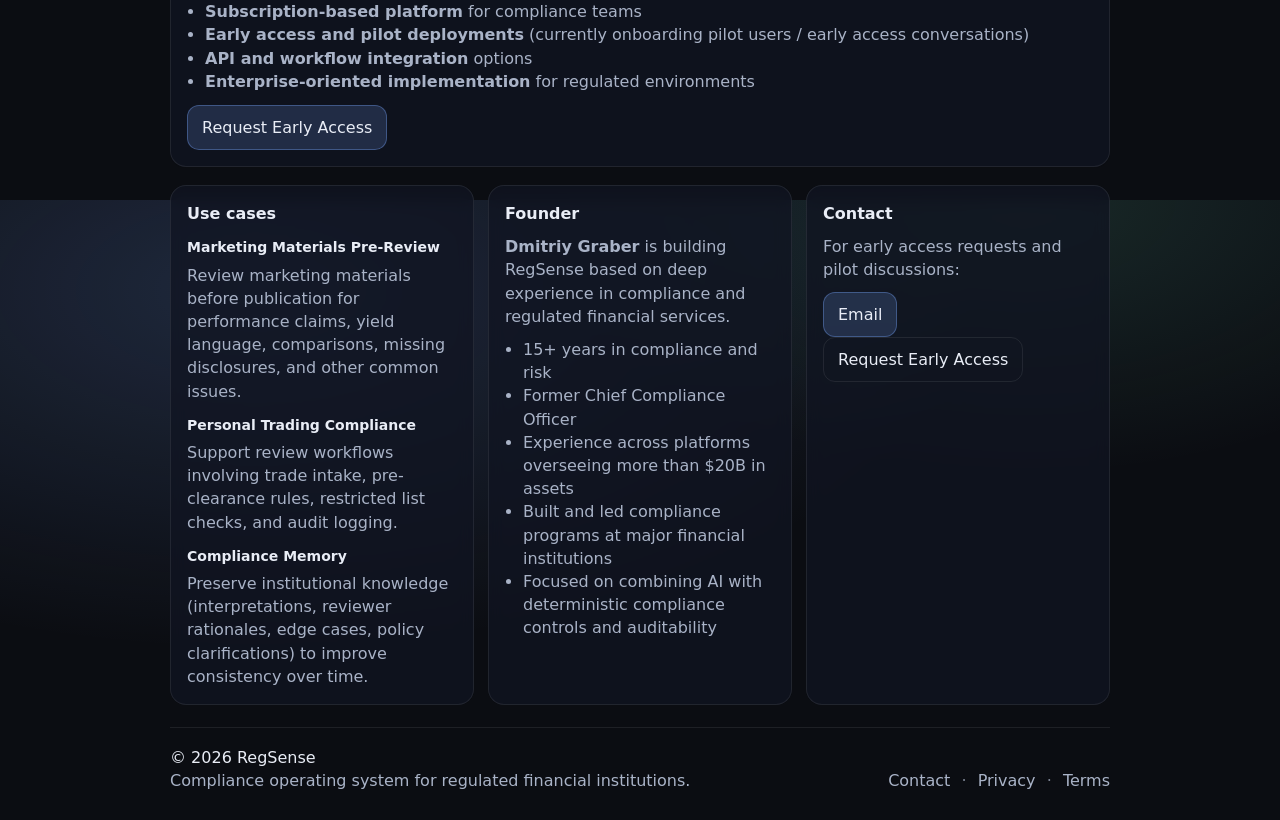
==== commit 1f27cad2: "Revise homepage per Google for Startups criteria (clear hero, audience, workflow, product model, fou" ====
--- a/index.html
+++ b/index.html
@@ -3,10 +3,10 @@
 <head>
   <meta charset="utf-8" />
   <meta name="viewport" content="width=device-width, initial-scale=1" />
-  <title>RegSense — AI Compliance Engine for Regulated Firms</title>
-  <meta name="description" content="RegSense is an AI-powered compliance engine for regulated financial institutions. It reviews materials with deterministic checks, regulatory citations, and audit-ready evidence for human compliance review." />
-  <meta property="og:title" content="RegSense — AI Compliance Engine for Regulated Firms" />
-  <meta property="og:description" content="Deterministic compliance signals, audit-ready evidence, regulatory citations, and human-in-the-loop review." />
+  <title>RegSense — AI Compliance Operating System</title>
+  <meta name="description" content="RegSense is an AI-powered compliance operating system for regulated financial institutions. It detects and validates marketing compliance issues with deterministic checks, regulatory citations, and audit-ready evidence for human review." />
+  <meta property="og:title" content="RegSense — AI Compliance Operating System" />
+  <meta property="og:description" content="Detect, validate, and document compliance issues in marketing materials with deterministic checks and audit-ready evidence." />
   <link rel="stylesheet" href="styles.css" />
 </head>
 <body>
@@ -15,107 +15,177 @@
       <div class="logo" aria-hidden="true">R</div>
       <div>
         <div class="name">RegSense</div>
-        <div class="tag">AI-assisted compliance review • Canada-first</div>
+        <div class="tag">Compliance operating system • Canada-first</div>
       </div>
     </div>
     <nav class="nav">
+      <a href="#who">Who it’s for</a>
       <a href="#how">How it works</a>
       <a href="#why">Why RegSense</a>
+      <a href="#product">Product &amp; access</a>
       <a href="#usecases">Use cases</a>
-      <a href="#pricing">Product &amp; pricing</a>
       <a href="#founder">Founder</a>
     </nav>
   </header>
 
   <main class="wrap">
-    <!-- 1) HERO: clear statement + 3 value props + CTA -->
+    <!-- 1) HERO -->
     <section class="hero" id="overview">
-      <h1>AI compliance engine for regulated financial firms</h1>
+      <h1>RegSense</h1>
       <p class="sub">
-        RegSense helps Canadian investment firms review materials before publication — with deterministic checks,
-        regulatory citations, and audit-ready evidence for human compliance review.
+        <strong>AI-powered compliance operating system for financial institutions</strong>
+      </p>
+      <p class="muted" style="max-width: 860px;">
+        Automatically detect, validate, and document regulatory issues in marketing materials before publication — with
+        audit-ready evidence.
       </p>
 
       <ul class="bullets">
-        <li><strong>Deterministic compliance signals</strong> for performance, yield, comparisons, guarantees, fees, risk disclosure, and endorsements.</li>
-        <li><strong>Audit-ready evidence</strong> with quoted text, structured flags, run metadata, and traceable references.</li>
-        <li><strong>Reviewer-driven workflow</strong> (human-in-the-loop) designed for compliance teams and regulated environments.</li>
+        <li>Detect performance claims, yield language, comparisons, and disclosures</li>
+        <li>Map findings to <strong>NI 31-103</strong>, <strong>NI 81-102</strong>, CSA guidance, and internal policies</li>
+        <li>Generate structured compliance outputs for human review</li>
       </ul>
 
       <div class="cta">
         <a class="btn primary" id="waitlist" href="https://docs.google.com/forms/d/e/1FAIpQLSe22UlWRCknp6ycCyxMubylqg3zphyots8WXBrdAojGvgn7bA/viewform?usp=header" target="_blank" rel="noreferrer">Request Early Access</a>
-        <a class="btn ghost" href="#how">How it works</a>
-      </div>
-
-      <div class="note">
-        Stage: early MVP (pilot / early access). Built to be auditable and reviewer-driven.
-      </div>
-    </section>
-
-    <!-- 2) How RegSense Works: 4-step pipeline (non-technical) -->
+        <a class="btn ghost" href="#how">See How It Works</a>
+      </div>
+
+      <div class="note">Stage: early MVP (pilot / early access). Built to be auditable and human-in-the-loop.</div>
+
+      <div class="card slim" style="margin-top:14px;">
+        <h2 style="margin-bottom:8px;">Pipeline (at a glance)</h2>
+        <div class="diagram" role="img" aria-label="Documents → Identify Claims → Validate → Review Output">
+          <span>Documents</span>
+          <span class="arrow">→</span>
+          <span>Identify Claims</span>
+          <span class="arrow">→</span>
+          <span>Validate</span>
+          <span class="arrow">→</span>
+          <span>Review Output</span>
+        </div>
+      </div>
+    </section>
+
+    <!-- 2) Who it's for -->
+    <section id="who" class="card slim">
+      <h2>Built for regulated financial institutions</h2>
+      <p class="muted" style="max-width: 860px;">
+        RegSense is designed for compliance and business teams operating in regulated investment environments.
+      </p>
+      <div class="chips">
+        <span class="chip">Portfolio Managers</span>
+        <span class="chip">Investment Fund Managers</span>
+        <span class="chip">Exempt Market Dealers</span>
+        <span class="chip">Compliance teams reviewing marketing materials</span>
+        <span class="chip">Legal and product teams preparing materials for release</span>
+      </div>
+    </section>
+
+    <!-- 3) How it works -->
     <section id="how" class="card slim">
-      <h2>How RegSense Works</h2>
+      <h2>How RegSense works</h2>
       <ol class="muted">
-        <li><strong>Ingest</strong> marketing materials (PDFs, slide decks, webpages, emails).</li>
-        <li><strong>Extract</strong> potentially sensitive claims (performance, yield, fees, comparisons, guarantees, endorsements).</li>
-        <li><strong>Ground</strong> the claims in regulatory requirements and internal compliance policy.</li>
-        <li><strong>Output</strong> a structured compliance report with flags, citations, and evidence for a human reviewer.</li>
+        <li>
+          <strong>Step 1 — Upload material</strong><br />
+          PDFs, webpages, emails, advertisements, or slide decks are submitted for review.
+        </li>
+        <li>
+          <strong>Step 2 — Identify claims</strong><br />
+          The system detects potential performance statements, yield claims, guarantees, comparisons, testimonials,
+          fee statements, and disclosure issues.
+        </li>
+        <li>
+          <strong>Step 3 — Validate against requirements</strong><br />
+          Relevant regulatory requirements and internal compliance rules are retrieved and checked using deterministic
+          validation logic.
+        </li>
+        <li>
+          <strong>Step 4 — Produce review-ready output</strong><br />
+          RegSense generates structured findings for reviewers (e.g., <em>revise</em>, <em>escalate</em>, or <em>hold</em>), along with
+          policy references, evidence status, and context for decision-making.
+          <span class="muted">RegSense does not replace compliance officers.</span>
+        </li>
       </ol>
-      <div class="diagram" role="img" aria-label="Documents → Claim Extraction → Policy Mapping → Deterministic Checks → Compliance Report">
-        <span>Documents</span>
-        <span class="arrow">→</span>
-        <span>Claim Extraction</span>
-        <span class="arrow">→</span>
-        <span>Policy Mapping</span>
-        <span class="arrow">→</span>
-        <span>Deterministic Checks</span>
-        <span class="arrow">→</span>
-        <span>Compliance Report</span>
-      </div>
-    </section>
-
-    <!-- 3) Why RegSense -->
+      <p class="muted" style="margin-top:10px;">
+        Business outcome: <strong>reduce compliance review time</strong> while producing structured, audit-ready evidence for human decision-making.
+      </p>
+    </section>
+
+    <!-- 4) Why RegSense -->
     <section id="why" class="card slim">
-      <h2>Why RegSense</h2>
+      <h2>Built for regulatory defensibility</h2>
       <ul>
-        <li><strong>Deterministic compliance</strong> signals take priority over model judgment.</li>
-        <li><strong>Audit-ready evidence</strong> is produced by default (quoted text, structured flags, run metadata).</li>
-        <li><strong>Regulatory citations</strong> and internal policy references support reviewer verification.</li>
-        <li><strong>Human-in-the-loop</strong> workflow: RegSense flags issues; compliance decides disposition.</li>
+        <li><strong>Deterministic compliance checks</strong>, not just AI suggestions</li>
+        <li><strong>Verbatim regulatory and policy grounding</strong></li>
+        <li><strong>Audit-ready evidence</strong> and traceable review outputs</li>
+        <li><strong>Human-in-the-loop governance</strong> with explainable findings</li>
       </ul>
-    </section>
-
-    <!-- 6) Use Cases -->
+      <p class="muted" style="margin-top:10px;">
+        RegSense is designed to help teams move faster without sacrificing compliance rigor, traceability, or reviewer control.
+      </p>
+    </section>
+
+    <!-- 5) Product & access -->
+    <section id="product" class="card slim">
+      <h2>Product &amp; access</h2>
+      <p class="muted" style="max-width: 860px;">
+        RegSense is being developed as a SaaS compliance platform for regulated financial institutions, with options for enterprise
+        deployment and workflow integration.
+      </p>
+      <ul>
+        <li><strong>Subscription-based platform</strong> for compliance teams</li>
+        <li><strong>Early access and pilot deployments</strong> (currently onboarding pilot users / early access conversations)</li>
+        <li><strong>API and workflow integration</strong> options</li>
+        <li><strong>Enterprise-oriented implementation</strong> for regulated environments</li>
+      </ul>
+      <p style="margin-top:12px;">
+        <a class="btn primary" href="https://docs.google.com/forms/d/e/1FAIpQLSe22UlWRCknp6ycCyxMubylqg3zphyots8WXBrdAojGvgn7bA/viewform?usp=header" target="_blank" rel="noreferrer">Request Early Access</a>
+      </p>
+    </section>
+
+    <!-- 6) Use cases -->
     <section id="usecases" class="grid">
       <div class="card">
-        <h2>Use Cases</h2>
-        <ul>
-          <li><strong>Marketing compliance pre-review</strong><br /><span class="muted">Review factsheets, webpages, emails, ads, and presentations before publication.</span></li>
-          <li><strong>Personal trading compliance</strong><br /><span class="muted">Structure attestations and evidence review (for internal employee trading workflows).</span></li>
-          <li><strong>Compliance memory</strong><br /><span class="muted">Institutional consistency: repeatable review outputs and governed decision history.</span></li>
-        </ul>
-      </div>
-
-      <!-- 4) Product & Pricing -->
-      <div id="pricing" class="card">
-        <h2>Product &amp; Pricing</h2>
-        <ul>
-          <li><strong>SaaS platform</strong><br /><span class="muted">Web-based workflow for submissions, review, evidence, and reporting.</span></li>
-          <li><strong>API + enterprise integration</strong><br /><span class="muted">Integrations for storage, review queues, and internal governance systems.</span></li>
-          <li><strong>Early access / pilot</strong><br /><span class="muted">Pilot-first engagement while the MVP is hardened for regulated production workflows.</span></li>
-        </ul>
-        <p style="margin-top:12px;">
-          <a class="btn primary" href="#waitlist">Request Early Access</a>
-        </p>
-      </div>
-
-      <!-- 5) Founder -->
+        <h2>Use cases</h2>
+        <div class="uc">
+          <h3>Marketing Materials Pre-Review</h3>
+          <p class="muted">Review marketing materials before publication for performance claims, yield language, comparisons, missing disclosures, and other common issues.</p>
+        </div>
+        <div class="uc">
+          <h3>Personal Trading Compliance</h3>
+          <p class="muted">Support review workflows involving trade intake, pre-clearance rules, restricted list checks, and audit logging.</p>
+        </div>
+        <div class="uc">
+          <h3>Compliance Memory</h3>
+          <p class="muted">Preserve institutional knowledge (interpretations, reviewer rationales, edge cases, policy clarifications) to improve consistency over time.</p>
+        </div>
+      </div>
+
+      <!-- 7) Founder -->
       <div id="founder" class="card">
         <h2>Founder</h2>
         <p class="muted">
-          RegSense was founded by <strong>Dmitriy Graber</strong> (Canada). Dmitriy has deep Canadian compliance leadership experience,
-          including Chief Compliance Officer experience, combined with hands-on operational and implementation experience.
-          RegSense is built with a practical focus on using AI to create auditable tools for registrants.
+          <strong>Dmitriy Graber</strong> is building RegSense based on deep experience in compliance and regulated financial services.
+        </p>
+        <ul>
+          <li>15+ years in compliance and risk</li>
+          <li>Former Chief Compliance Officer</li>
+          <li>Experience across platforms overseeing more than $20B in assets</li>
+          <li>Built and led compliance programs at major financial institutions</li>
+          <li>Focused on combining AI with deterministic compliance controls and auditability</li>
+        </ul>
+      </div>
+
+      <!-- Keep a third card so layout stays balanced on desktop -->
+      <div class="card">
+        <h2>Contact</h2>
+        <p class="muted">
+          For early access requests and pilot discussions:
+        </p>
+        <p>
+          <a class="btn primary" href="mailto:dmitriy@betterqs.com">Email</a>
+          <a class="btn ghost" href="https://docs.google.com/forms/d/e/1FAIpQLSe22UlWRCknp6ycCyxMubylqg3zphyots8WXBrdAojGvgn7bA/viewform?usp=header" target="_blank" rel="noreferrer">Request Early Access</a>
         </p>
       </div>
     </section>
@@ -123,7 +193,7 @@
     <footer class="footer">
       <div>
         <div>© <span id="y"></span> RegSense</div>
-        <div class="muted">Canada-first compliance technology for regulated financial institutions.</div>
+        <div class="muted">Compliance operating system for regulated financial institutions.</div>
       </div>
       <div class="muted footer-links">
         <a href="mailto:dmitriy@betterqs.com">Contact</a>
--- a/styles.css
+++ b/styles.css
@@ -33,8 +33,14 @@
 .hero{padding:34px 0 24px}
 .hero h1{font-size:42px;line-height:1.05;margin:0 0 14px}
 .sub{max-width:720px;color:var(--muted);font-size:18px;margin:0 0 18px}
-.bullets{margin:0 0 16px;padding-left:18px;color:var(--muted);max-width:820px}
+.bullets{margin:0 0 16px;padding-left:18px;color:var(--muted);max-width:860px}
 .bullets li{margin:8px 0}
+
+.chips{display:flex;flex-wrap:wrap;gap:8px;margin-top:10px}
+.chip{padding:6px 10px;border:1px solid var(--border);border-radius:999px;background:rgba(255,255,255,.03);color:var(--muted);font-size:14px}
+
+.uc h3{margin:12px 0 6px;font-size:14px}
+.uc p{margin:0 0 10px}
 .cta{display:flex;flex-wrap:wrap;gap:10px;align-items:center;margin:14px 0 10px}
 .btn{
   display:inline-block;
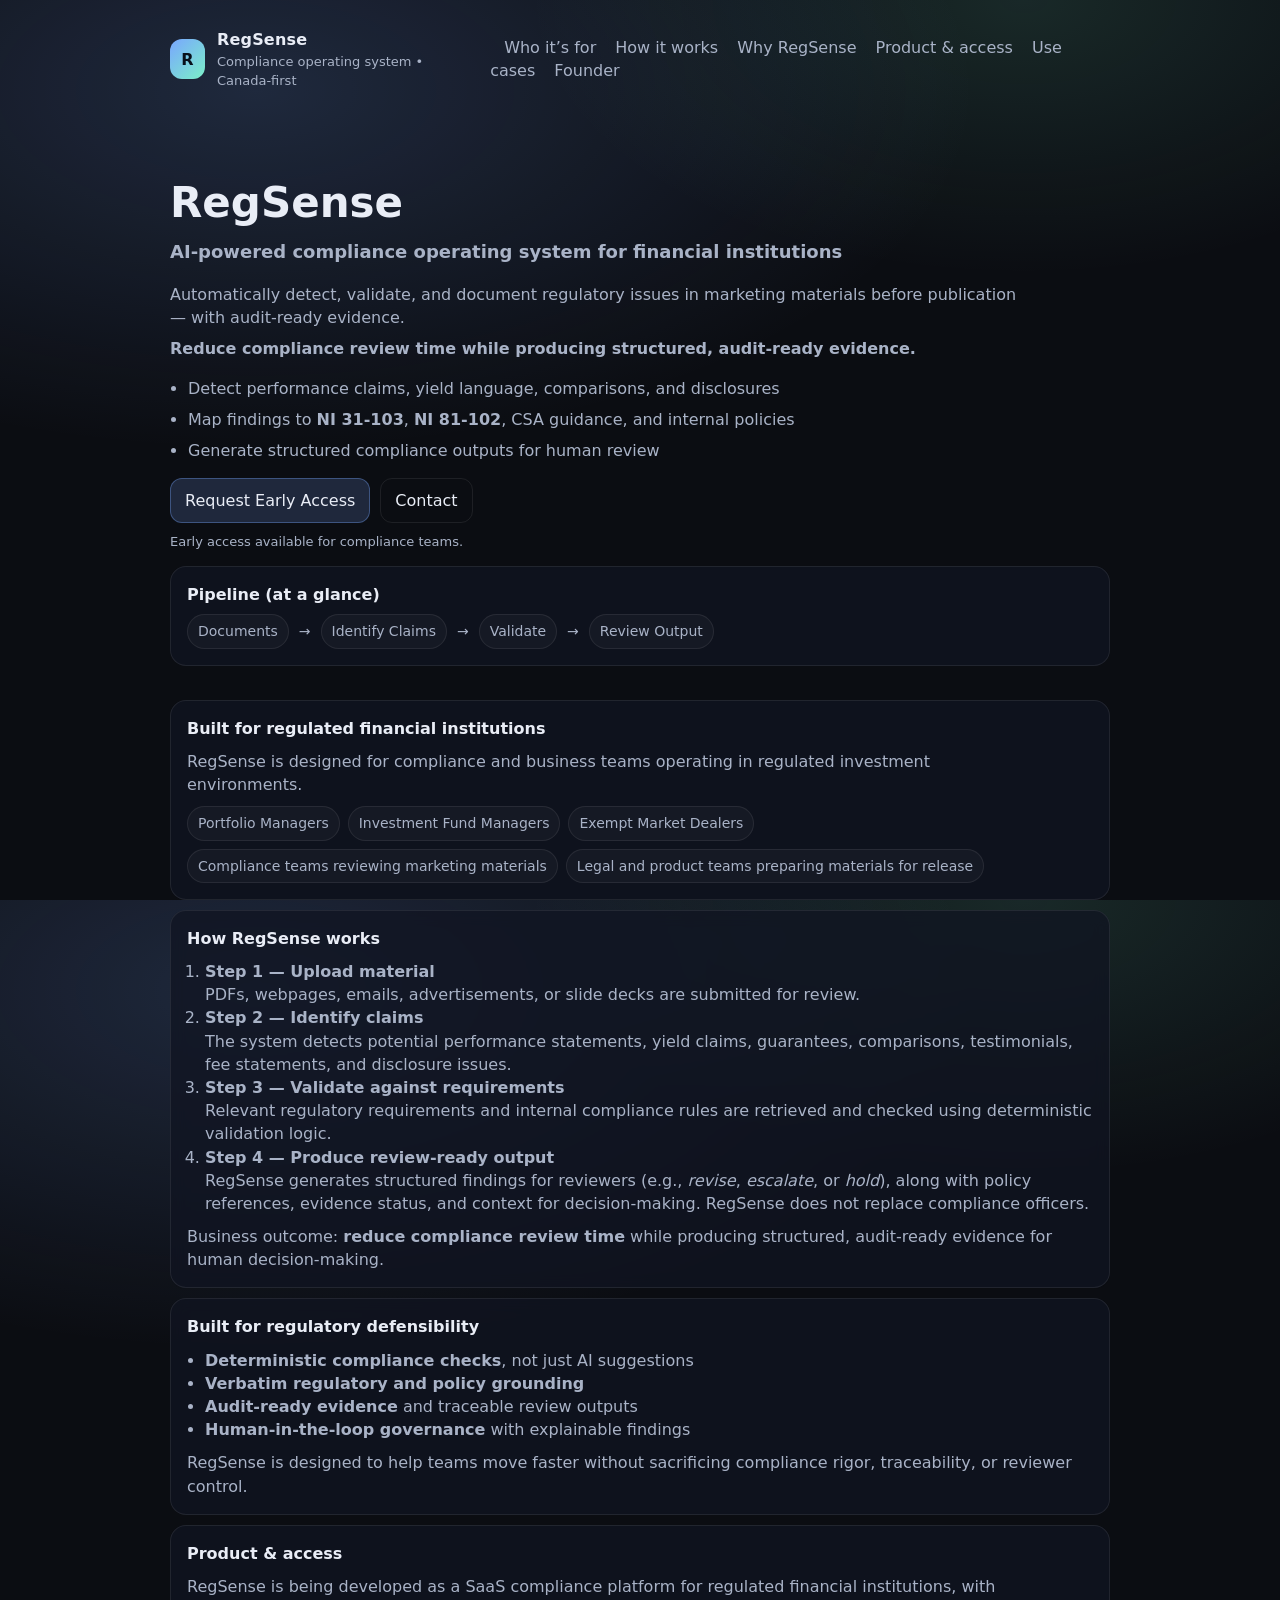
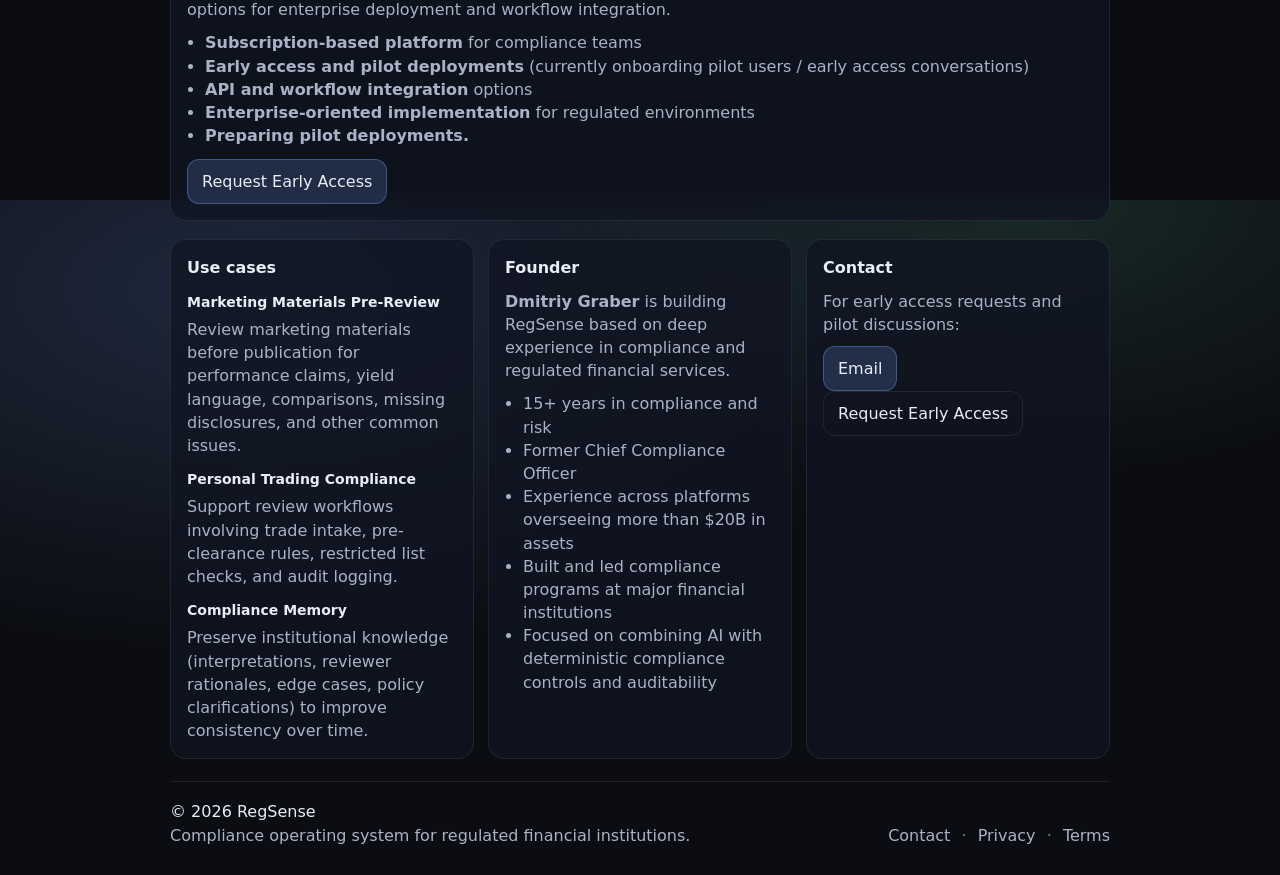
==== commit 6291f75c: "Tighten above-the-fold early access and outcome signals; align CTAs" ====
--- a/index.html
+++ b/index.html
@@ -39,6 +39,9 @@
         Automatically detect, validate, and document regulatory issues in marketing materials before publication — with
         audit-ready evidence.
       </p>
+      <p class="muted" style="max-width: 860px; margin-top: -8px;">
+        <strong>Reduce compliance review time while producing structured, audit-ready evidence.</strong>
+      </p>
 
       <ul class="bullets">
         <li>Detect performance claims, yield language, comparisons, and disclosures</li>
@@ -48,10 +51,10 @@
 
       <div class="cta">
         <a class="btn primary" id="waitlist" href="https://docs.google.com/forms/d/e/1FAIpQLSe22UlWRCknp6ycCyxMubylqg3zphyots8WXBrdAojGvgn7bA/viewform?usp=header" target="_blank" rel="noreferrer">Request Early Access</a>
-        <a class="btn ghost" href="#how">See How It Works</a>
-      </div>
-
-      <div class="note">Stage: early MVP (pilot / early access). Built to be auditable and human-in-the-loop.</div>
+        <a class="btn ghost" href="mailto:dmitriy@betterqs.com">Contact</a>
+      </div>
+
+      <div class="note">Early access available for compliance teams.</div>
 
       <div class="card slim" style="margin-top:14px;">
         <h2 style="margin-bottom:8px;">Pipeline (at a glance)</h2>
@@ -138,6 +141,7 @@
         <li><strong>Early access and pilot deployments</strong> (currently onboarding pilot users / early access conversations)</li>
         <li><strong>API and workflow integration</strong> options</li>
         <li><strong>Enterprise-oriented implementation</strong> for regulated environments</li>
+        <li><strong>Preparing pilot deployments.</strong></li>
       </ul>
       <p style="margin-top:12px;">
         <a class="btn primary" href="https://docs.google.com/forms/d/e/1FAIpQLSe22UlWRCknp6ycCyxMubylqg3zphyots8WXBrdAojGvgn7bA/viewform?usp=header" target="_blank" rel="noreferrer">Request Early Access</a>
